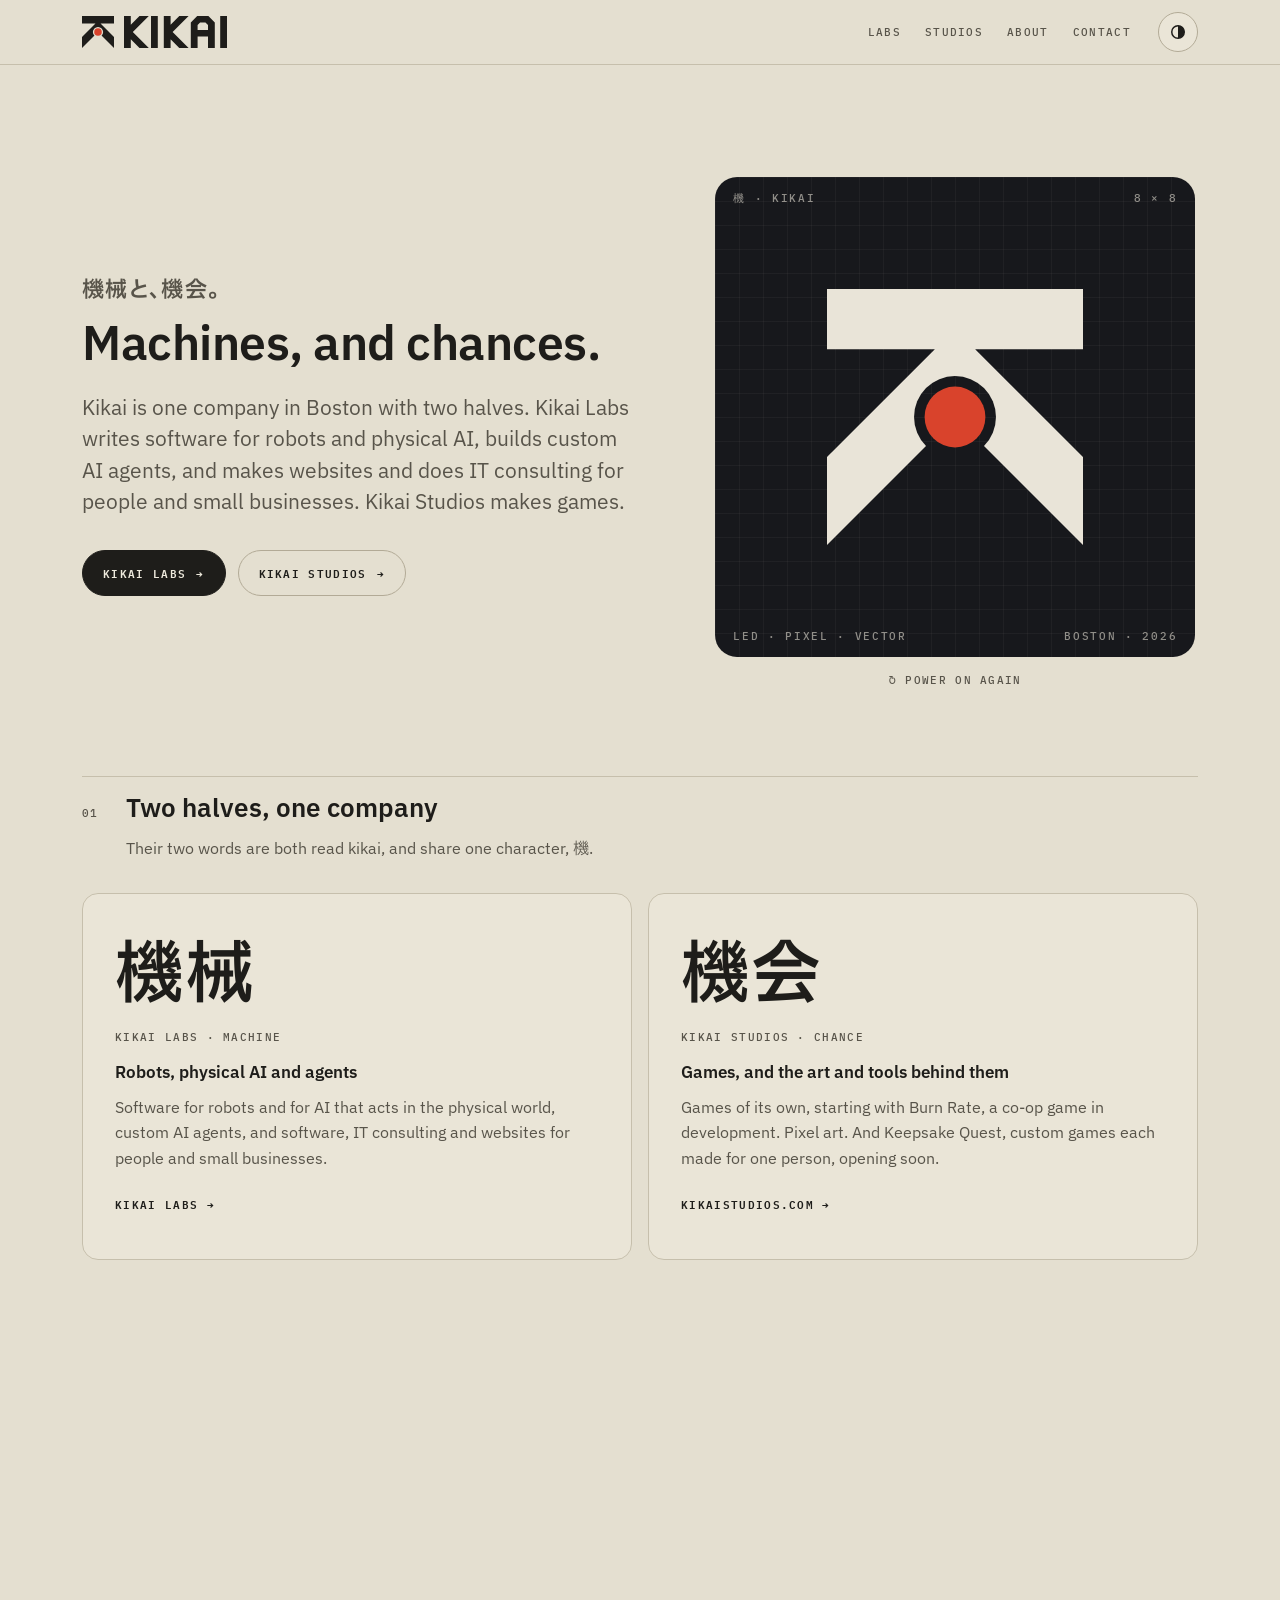
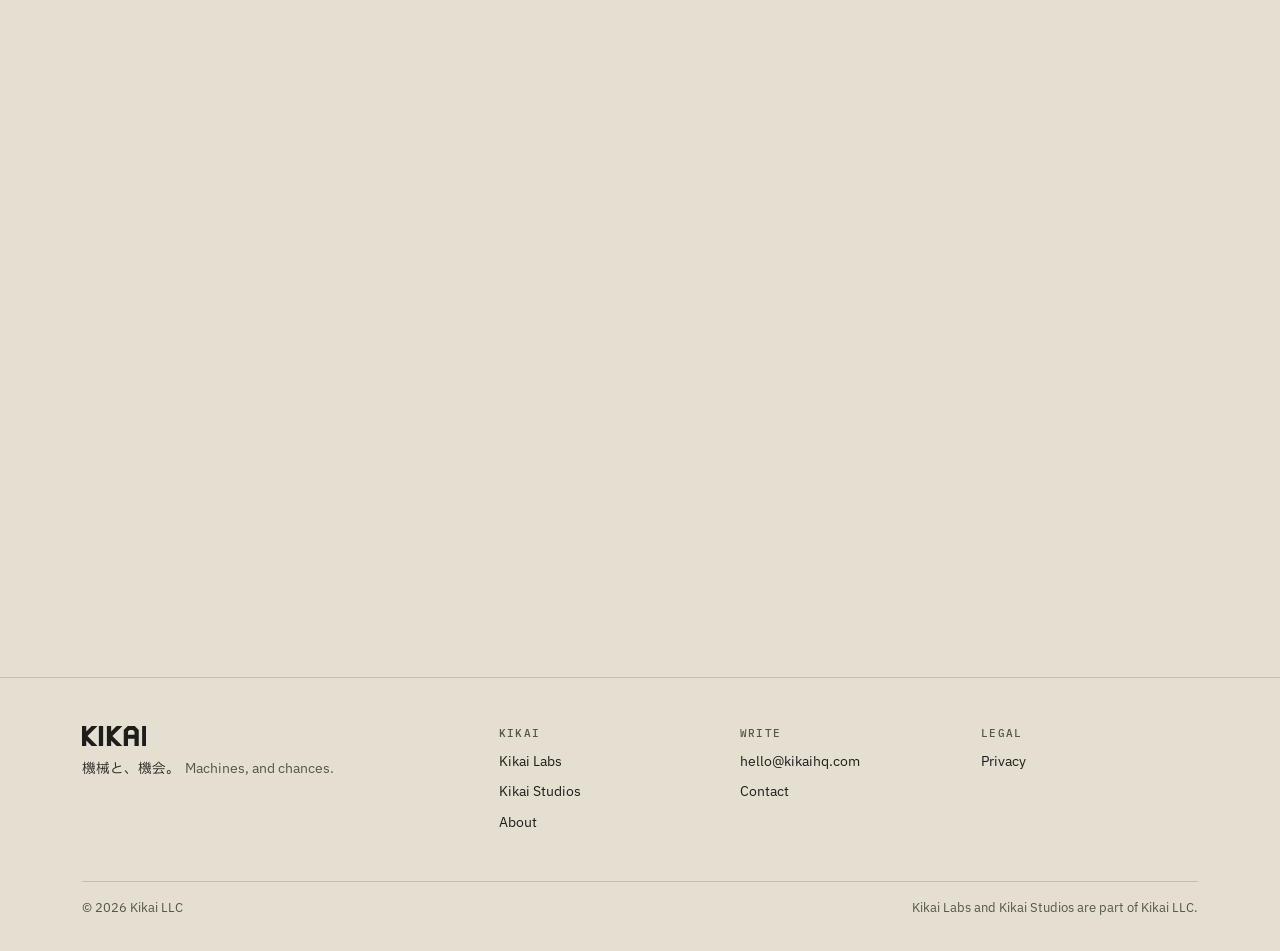
==== index.html @ 72dd4812 "Publish kikaihq.com, 2026-10-16 17:52" ====
<!doctype html>
<html lang="en">
<head>
<meta charset="utf-8">
<meta name="viewport" content="width=device-width, initial-scale=1, viewport-fit=cover">
<meta http-equiv="Content-Security-Policy" content="default-src &#x27;self&#x27;; img-src &#x27;self&#x27; data:; style-src &#x27;self&#x27;; script-src &#x27;self&#x27;; font-src &#x27;self&#x27;; connect-src &#x27;self&#x27;; manifest-src &#x27;self&#x27;; object-src &#x27;none&#x27;; base-uri &#x27;self&#x27;; form-action &#x27;none&#x27;">
<meta name="referrer" content="strict-origin-when-cross-origin">
<meta name="color-scheme" content="dark light">
<title>Kikai · Machines, and chances</title>
<meta name="description" content="Kikai is one company in Boston with two halves. Kikai Labs works on robots, physical AI, AI agents and software. Kikai Studios makes games.">
<link rel="canonical" href="https://kikaihq.com/">
<meta property="og:url" content="https://kikaihq.com/">
<meta property="og:type" content="website">
<meta property="og:site_name" content="Kikai">
<meta property="og:title" content="Kikai · Machines, and chances">
<meta property="og:description" content="Kikai is one company in Boston with two halves. Kikai Labs works on robots, physical AI, AI agents and software. Kikai Studios makes games.">
<meta property="og:image" content="https://kikaihq.com/assets/marks/og-kikaihq.com.png">
<meta property="og:image:width" content="1200">
<meta property="og:image:height" content="630">
<meta property="og:image:alt" content="The Kikai mark, a K turned a quarter with a red core, beside the words: Machines, and chances.">
<meta name="twitter:card" content="summary_large_image">
<meta name="twitter:title" content="Kikai · Machines, and chances">
<meta name="twitter:description" content="Kikai is one company in Boston with two halves. Kikai Labs works on robots, physical AI, AI agents and software. Kikai Studios makes games.">
<meta name="twitter:image" content="https://kikaihq.com/assets/marks/og-kikaihq.com.png">
<meta name="twitter:image:alt" content="The Kikai mark, a K turned a quarter with a red core, beside the words: Machines, and chances.">
<meta name="theme-color" content="#111317" media="(prefers-color-scheme: dark)">
<meta name="theme-color" content="#E4DFD0" media="(prefers-color-scheme: light)">
<link rel="icon" href="/favicon.ico?v=1c65050c24" sizes="16x16 32x32 48x48">
<link rel="icon" href="/assets/marks/icon.svg?v=1c65050c24" type="image/svg+xml">
<link rel="apple-touch-icon" href="/assets/marks/apple-touch-icon.png?v=1c65050c24">
<link rel="manifest" href="/site.webmanifest?v=1c65050c24">
<link rel="preload" href="/assets/fonts/ibm-plex-sans.woff2" as="font" type="font/woff2" crossorigin>
<link rel="preload" href="/assets/fonts/ibm-plex-mono-500.woff2" as="font" type="font/woff2" crossorigin>
<link rel="stylesheet" href="/assets/tokens.css">
<link rel="stylesheet" href="/assets/base.css">
<script src="/assets/js/theme.js"></script>
<script src="/assets/js/motion.js" defer></script>
<link rel="stylesheet" href="/css/site.css">
<script src="/assets/js/power-on.js" defer></script>
<script type="application/ld+json">
{
  "@context": "https://schema.org",
  "@type": "Organization",
  "name": "Kikai LLC",
  "url": "https://kikaihq.com/",
  "logo": "https://kikaihq.com/assets/marks/icon-512.png",
  "email": "hello@kikaihq.com",
  "foundingDate": "2026-10-14",
  "founder": { "@type": "Person", "name": "Noah Jean-Pierre Hathout", "url": "https://noahhathout.com" },
  "address": { "@type": "PostalAddress", "addressRegion": "MA", "addressCountry": "US" }
}
</script>
</head>
<body>
<a class="skip" href="#main">Skip to content</a>
<header class="site-head">
  <div class="wrap site-head-in">
    <a class="brand" href="/" aria-label="Kikai, home"><svg class="lockup" xmlns="http://www.w3.org/2000/svg" viewBox="0 0 36.25 8" aria-hidden="true" focusable="false"><defs><mask id="kv6-i1" maskUnits="userSpaceOnUse" x="-1" y="-1" width="10" height="10"><rect x="-1" y="-1" width="10" height="10" fill="white"/><circle cx="4" cy="4" r="1.28" fill="black"/></mask></defs><g transform="rotate(90 4 4)"><path mask="url(#kv6-i1)" d="M0 0H1.88V3.37L5.25 0H8L4 4L8 8H5.25L1.88 4.63V8H0Z" fill="currentColor"/><circle class="core" cx="4" cy="4" r="0.95" fill="#D9432C"/></g><g transform="translate(10.5 0) scale(1)"><path fill-rule="evenodd" d="M0 0H1.7V8H0Z M1.7 2.17L3.87 0H6.2L2.2 4L6.2 8H3.87L1.7 5.83Z M6.75 0H8.45V8H6.75Z M9.95 0H11.65V8H9.95Z M11.65 2.17L13.82 0H16.15L12.15 4L16.15 8H13.82L11.65 5.83Z M16.7 8V1.6L18.3 0H21.1L22.7 1.6V8H21V5.1H18.4V8Z M18.4 2.233V3.5H21V2.233L20.367 1.6H19.033Z M24.05 0H25.75V8H24.05Z" fill="currentColor"/></g></svg></a>
    <nav class="site-nav" aria-label="Main">
      <a href="/labs/">Labs</a>
      <a href="https://kikaistudios.com/">Studios</a>
      <a href="/about/">About</a>
      <a href="/contact/">Contact</a>
    </nav>
    <button type="button" class="theme-btn" data-theme-toggle aria-label="Switch between the ink and paper themes"><svg viewBox="0 0 16 16" aria-hidden="true" focusable="false"><circle cx="8" cy="8" r="6.25" fill="none" stroke="currentColor" stroke-width="1.5"/><path d="M8 1.75a6.25 6.25 0 0 1 0 12.5z" fill="currentColor"/></svg></button>
  </div>
</header>
<main id="main">

<section class="wrap hero" aria-labelledby="hero-title">
  <div class="hero-copy">
    <p class="hero-jp" lang="ja">機械と、機会。</p>
    <h1 id="hero-title">Machines, and chances.</h1>
    <p class="lede">Kikai is one company in Boston with two halves. Kikai Labs writes software for robots and physical AI, builds custom AI agents, and makes websites and does IT consulting for people and small businesses. Kikai Studios makes games.</p>
    <div class="btns">
      <a class="btn btn-primary" href="/labs/">Kikai Labs <span aria-hidden="true">→</span></a>
      <a class="btn" href="https://kikaistudios.com/">Kikai Studios <span aria-hidden="true">→</span></a>
    </div>
  </div>
  <div class="hero-art">
    <div class="board grid-bg power" id="power" data-power-on>
      <span class="anno tl" aria-hidden="true">機 · Kikai</span>
      <span class="anno tr" aria-hidden="true">8 × 8</span>
      <div class="layer led" aria-hidden="true"><svg xmlns="http://www.w3.org/2000/svg" viewBox="0 0 8 8" aria-hidden="true" focusable="false"><rect x="0.12" y="2.12" width=".76" height=".76" rx=".2" fill="rgba(233,228,216,.07)"/><rect x="1.12" y="2.12" width=".76" height=".76" rx=".2" fill="rgba(233,228,216,.07)"/><rect x="2.12" y="2.12" width=".76" height=".76" rx=".2" fill="rgba(233,228,216,.07)"/><rect x="5.12" y="2.12" width=".76" height=".76" rx=".2" fill="rgba(233,228,216,.07)"/><rect x="6.12" y="2.12" width=".76" height=".76" rx=".2" fill="rgba(233,228,216,.07)"/><rect x="7.12" y="2.12" width=".76" height=".76" rx=".2" fill="rgba(233,228,216,.07)"/><rect x="0.12" y="3.12" width=".76" height=".76" rx=".2" fill="rgba(233,228,216,.07)"/><rect x="1.12" y="3.12" width=".76" height=".76" rx=".2" fill="rgba(233,228,216,.07)"/><rect x="6.12" y="3.12" width=".76" height=".76" rx=".2" fill="rgba(233,228,216,.07)"/><rect x="7.12" y="3.12" width=".76" height=".76" rx=".2" fill="rgba(233,228,216,.07)"/><rect x="0.12" y="4.12" width=".76" height=".76" rx=".2" fill="rgba(233,228,216,.07)"/><rect x="7.12" y="4.12" width=".76" height=".76" rx=".2" fill="rgba(233,228,216,.07)"/><rect x="2.12" y="5.12" width=".76" height=".76" rx=".2" fill="rgba(233,228,216,.07)"/><rect x="3.12" y="5.12" width=".76" height=".76" rx=".2" fill="rgba(233,228,216,.07)"/><rect x="4.12" y="5.12" width=".76" height=".76" rx=".2" fill="rgba(233,228,216,.07)"/><rect x="5.12" y="5.12" width=".76" height=".76" rx=".2" fill="rgba(233,228,216,.07)"/><rect x="2.12" y="6.12" width=".76" height=".76" rx=".2" fill="rgba(233,228,216,.07)"/><rect x="3.12" y="6.12" width=".76" height=".76" rx=".2" fill="rgba(233,228,216,.07)"/><rect x="4.12" y="6.12" width=".76" height=".76" rx=".2" fill="rgba(233,228,216,.07)"/><rect x="5.12" y="6.12" width=".76" height=".76" rx=".2" fill="rgba(233,228,216,.07)"/><rect x="1.12" y="7.12" width=".76" height=".76" rx=".2" fill="rgba(233,228,216,.07)"/><rect x="2.12" y="7.12" width=".76" height=".76" rx=".2" fill="rgba(233,228,216,.07)"/><rect x="3.12" y="7.12" width=".76" height=".76" rx=".2" fill="rgba(233,228,216,.07)"/><rect x="4.12" y="7.12" width=".76" height=".76" rx=".2" fill="rgba(233,228,216,.07)"/><rect x="5.12" y="7.12" width=".76" height=".76" rx=".2" fill="rgba(233,228,216,.07)"/><rect x="6.12" y="7.12" width=".76" height=".76" rx=".2" fill="rgba(233,228,216,.07)"/><rect class="mod d3" x="0.12" y="0.12" width=".76" height=".76" rx=".2" fill="#E9E4D8"/><rect class="mod d3" x="1.12" y="0.12" width=".76" height=".76" rx=".2" fill="#E9E4D8"/><rect class="mod d3" x="2.12" y="0.12" width=".76" height=".76" rx=".2" fill="#E9E4D8"/><rect class="mod d3" x="3.12" y="0.12" width=".76" height=".76" rx=".2" fill="#E9E4D8"/><rect class="mod d3" x="4.12" y="0.12" width=".76" height=".76" rx=".2" fill="#E9E4D8"/><rect class="mod d3" x="5.12" y="0.12" width=".76" height=".76" rx=".2" fill="#E9E4D8"/><rect class="mod d3" x="6.12" y="0.12" width=".76" height=".76" rx=".2" fill="#E9E4D8"/><rect class="mod d3" x="7.12" y="0.12" width=".76" height=".76" rx=".2" fill="#E9E4D8"/><rect class="mod d3" x="0.12" y="1.12" width=".76" height=".76" rx=".2" fill="#E9E4D8"/><rect class="mod d2" x="1.12" y="1.12" width=".76" height=".76" rx=".2" fill="#E9E4D8"/><rect class="mod d2" x="2.12" y="1.12" width=".76" height=".76" rx=".2" fill="#E9E4D8"/><rect class="mod d2" x="3.12" y="1.12" width=".76" height=".76" rx=".2" fill="#E9E4D8"/><rect class="mod d2" x="4.12" y="1.12" width=".76" height=".76" rx=".2" fill="#E9E4D8"/><rect class="mod d2" x="5.12" y="1.12" width=".76" height=".76" rx=".2" fill="#E9E4D8"/><rect class="mod d2" x="6.12" y="1.12" width=".76" height=".76" rx=".2" fill="#E9E4D8"/><rect class="mod d3" x="7.12" y="1.12" width=".76" height=".76" rx=".2" fill="#E9E4D8"/><rect class="mod d1" x="3.12" y="2.12" width=".76" height=".76" rx=".2" fill="#E9E4D8"/><rect class="mod d1" x="4.12" y="2.12" width=".76" height=".76" rx=".2" fill="#E9E4D8"/><rect class="mod d1" x="2.12" y="3.12" width=".76" height=".76" rx=".2" fill="#E9E4D8"/><rect class="core d0" x="3.12" y="3.12" width=".76" height=".76" rx=".2" fill="#F6A592"/><rect class="core d0" x="4.12" y="3.12" width=".76" height=".76" rx=".2" fill="#D9432C"/><rect class="mod d1" x="5.12" y="3.12" width=".76" height=".76" rx=".2" fill="#E9E4D8"/><rect class="mod d2" x="1.12" y="4.12" width=".76" height=".76" rx=".2" fill="#E9E4D8"/><rect class="mod d1" x="2.12" y="4.12" width=".76" height=".76" rx=".2" fill="#E9E4D8"/><rect class="core d0" x="3.12" y="4.12" width=".76" height=".76" rx=".2" fill="#D9432C"/><rect class="core d0" x="4.12" y="4.12" width=".76" height=".76" rx=".2" fill="#9E2F1C"/><rect class="mod d1" x="5.12" y="4.12" width=".76" height=".76" rx=".2" fill="#E9E4D8"/><rect class="mod d2" x="6.12" y="4.12" width=".76" height=".76" rx=".2" fill="#E9E4D8"/><rect class="mod d3" x="0.12" y="5.12" width=".76" height=".76" rx=".2" fill="#E9E4D8"/><rect class="mod d2" x="1.12" y="5.12" width=".76" height=".76" rx=".2" fill="#E9E4D8"/><rect class="mod d2" x="6.12" y="5.12" width=".76" height=".76" rx=".2" fill="#E9E4D8"/><rect class="mod d3" x="7.12" y="5.12" width=".76" height=".76" rx=".2" fill="#E9E4D8"/><rect class="mod d3" x="0.12" y="6.12" width=".76" height=".76" rx=".2" fill="#E9E4D8"/><rect class="mod d2" x="1.12" y="6.12" width=".76" height=".76" rx=".2" fill="#E9E4D8"/><rect class="mod d2" x="6.12" y="6.12" width=".76" height=".76" rx=".2" fill="#E9E4D8"/><rect class="mod d3" x="7.12" y="6.12" width=".76" height=".76" rx=".2" fill="#E9E4D8"/><rect class="mod d3" x="0.12" y="7.12" width=".76" height=".76" rx=".2" fill="#E9E4D8"/><rect class="mod d3" x="7.12" y="7.12" width=".76" height=".76" rx=".2" fill="#E9E4D8"/></svg></div>
      <div class="layer px" aria-hidden="true"><svg xmlns="http://www.w3.org/2000/svg" viewBox="0 0 8 8" aria-hidden="true" focusable="false" shape-rendering="crispEdges"><path d="M0 0h1v1h-1zM1 0h1v1h-1zM2 0h1v1h-1zM3 0h1v1h-1zM4 0h1v1h-1zM5 0h1v1h-1zM6 0h1v1h-1zM7 0h1v1h-1zM0 1h1v1h-1zM1 1h1v1h-1zM2 1h1v1h-1zM3 1h1v1h-1zM4 1h1v1h-1zM5 1h1v1h-1zM6 1h1v1h-1zM7 1h1v1h-1zM3 2h1v1h-1zM4 2h1v1h-1zM2 3h1v1h-1zM5 3h1v1h-1zM1 4h1v1h-1zM2 4h1v1h-1zM5 4h1v1h-1zM6 4h1v1h-1zM0 5h1v1h-1zM1 5h1v1h-1zM6 5h1v1h-1zM7 5h1v1h-1zM0 6h1v1h-1zM1 6h1v1h-1zM6 6h1v1h-1zM7 6h1v1h-1zM0 7h1v1h-1zM7 7h1v1h-1z" fill="#E9E4D8"/><path d="M3 3h1v1h-1z" fill="#F6A592"/><path d="M4 3h1v1h-1zM3 4h1v1h-1z" fill="#D9432C"/><path d="M4 4h1v1h-1z" fill="#9E2F1C"/></svg></div>
      <div class="layer vec"><svg xmlns="http://www.w3.org/2000/svg" viewBox="0 0 8 8" role="img" aria-label="The Kikai mark: a K turned a quarter, standing on two legs, with a red core at its heart"><defs><mask id="kv1-i2" maskUnits="userSpaceOnUse" x="-1" y="-1" width="10" height="10"><rect x="-1" y="-1" width="10" height="10" fill="white"/><circle cx="4" cy="4" r="1.28" fill="black"/></mask></defs><g transform="rotate(90 4 4)"><path mask="url(#kv1-i2)" d="M0 0H1.88V3.37L5.25 0H8L4 4L8 8H5.25L1.88 4.63V8H0Z" fill="currentColor"/><circle class="core" cx="4" cy="4" r="0.95" fill="#D9432C"/></g></svg></div>
      <span class="anno bl" data-power-on-stage aria-hidden="true">LED · Pixel · Vector</span>
      <span class="anno br" aria-hidden="true">Boston · 2026</span>
    </div>
    <button type="button" class="replay" data-power-on-replay aria-controls="power" hidden><span aria-hidden="true">↻</span> Power on again</button>
  </div>
</section>

<section class="section wrap" aria-labelledby="halves-title">
  <div class="section-head">
    <span class="label">01</span>
    <h2 id="halves-title">Two halves, one company</h2>
    <p>Their two words are both read kikai, and share one character, 機.</p>
  </div>
  <div class="halves">
    <article class="card half card-link">
      <span class="half-jp" lang="ja">機械</span>
      <span class="label">Kikai Labs · machine</span>
      <h3>Robots, physical AI and agents</h3>
      <p>Software for robots and for AI that acts in the physical world, custom AI agents, and software, IT consulting and websites for people and small businesses.</p>
      <a class="more stretch" href="/labs/">Kikai Labs <span aria-hidden="true">→</span></a>
    </article>
    <article class="card half card-link">
      <span class="half-jp" lang="ja">機会</span>
      <span class="label">Kikai Studios · chance</span>
      <h3>Games, and the art and tools behind them</h3>
      <p>Games of its own, starting with Burn Rate, a co-op game in development. Pixel art. And Keepsake Quest, custom games each made for one person, opening soon.</p>
      <a class="more stretch" href="https://kikaistudios.com/">kikaistudios.com <span aria-hidden="true">→</span></a>
    </article>
  </div>
</section>

<section class="section wrap" aria-labelledby="name-title">
  <div class="section-head">
    <span class="label">02</span>
    <h2 id="name-title">One character, two words</h2>
  </div>
  <div class="name-grid">
    <figure class="board grid-bg kanji-board">
      <span class="anno tl" aria-hidden="true">機 · ki</span>
      <span class="anno tr" aria-hidden="true">15 × 15</span>
      <svg xmlns="http://www.w3.org/2000/svg" viewBox="0 0 15 15" role="img" aria-label="The character 機, drawn on a 15 by 15 grid, with a red dot where its tree radical crosses itself" shape-rendering="crispEdges"><path d="M2 0h1v1h-1zM7 0h1v1h-1zM9 0h1v1h-1zM13 0h1v1h-1zM2 1h1v1h-1zM6 1h1v1h-1zM9 1h1v1h-1zM12 1h1v1h-1zM2 2h1v1h-1zM5 2h1v1h-1zM8 2h1v1h-1zM9 2h1v1h-1zM11 2h1v1h-1zM14 2h1v1h-1zM2 3h1v1h-1zM6 3h1v1h-1zM7 3h1v1h-1zM9 3h1v1h-1zM12 3h1v1h-1zM13 3h1v1h-1zM0 4h1v1h-1zM1 4h1v1h-1zM3 4h1v1h-1zM4 4h1v1h-1zM6 4h1v1h-1zM9 4h1v1h-1zM12 4h1v1h-1zM2 5h1v1h-1zM5 5h1v1h-1zM7 5h1v1h-1zM9 5h1v1h-1zM11 5h1v1h-1zM14 5h1v1h-1zM1 6h1v1h-1zM2 6h1v1h-1zM3 6h1v1h-1zM5 6h1v1h-1zM6 6h1v1h-1zM7 6h1v1h-1zM9 6h1v1h-1zM11 6h1v1h-1zM12 6h1v1h-1zM13 6h1v1h-1zM14 6h1v1h-1zM1 7h1v1h-1zM2 7h1v1h-1zM3 7h1v1h-1zM9 7h1v1h-1zM13 7h1v1h-1zM0 8h1v1h-1zM2 8h1v1h-1zM4 8h1v1h-1zM6 8h1v1h-1zM7 8h1v1h-1zM8 8h1v1h-1zM9 8h1v1h-1zM10 8h1v1h-1zM11 8h1v1h-1zM12 8h1v1h-1zM13 8h1v1h-1zM14 8h1v1h-1zM0 9h1v1h-1zM2 9h1v1h-1zM6 9h1v1h-1zM10 9h1v1h-1zM0 10h1v1h-1zM2 10h1v1h-1zM6 10h1v1h-1zM10 10h1v1h-1zM13 10h1v1h-1zM2 11h1v1h-1zM6 11h1v1h-1zM7 11h1v1h-1zM10 11h1v1h-1zM12 11h1v1h-1zM2 12h1v1h-1zM5 12h1v1h-1zM8 12h1v1h-1zM11 12h1v1h-1zM14 12h1v1h-1zM2 13h1v1h-1zM5 13h1v1h-1zM10 13h1v1h-1zM12 13h1v1h-1zM14 13h1v1h-1zM2 14h1v1h-1zM4 14h1v1h-1zM8 14h1v1h-1zM9 14h1v1h-1zM13 14h1v1h-1zM14 14h1v1h-1z" fill="currentColor"/><path d="M2 4h1v1h-1z" fill="#D9432C"/></svg>
    </figure>
    <dl class="words">
      <div><dt lang="ja">機</dt><dd><b>ki</b><span>The character both words share. It once named the trigger of a crossbow.</span></dd></div>
      <div><dt lang="ja">機械</dt><dd><b>kikai, machine</b><span>Kikai Labs: robots, physical AI, agents, software.</span></dd></div>
      <div><dt lang="ja">機会</dt><dd><b>kikai, chance</b><span>Kikai Studios: chances to play.</span></dd></div>
      <div><dt lang="ja" class="long">機械と、機会。</dt><dd><b>kikai to, kikai</b><span>Machines, and chances. Both halves in one line.</span></dd></div>
    </dl>
  </div>
</section>

<section class="section wrap" aria-labelledby="cta-title">
  <div class="board grid-bg cta">
    <div>
      <p class="label">Write to Kikai</p>
      <h2 id="cta-title">Working on a robot, an agent, a website or a game?</h2>
      <p>One address reaches both halves of Kikai.</p>
    </div>
    <a class="btn btn-primary btn-email" href="mailto:hello@kikaihq.com?subject=Hello%2C%20Kikai">hello@kikaihq.com</a>
  </div>
</section>
<div class="wrap">
  <p class="founder">Founded in 2026 by Noah Jean-Pierre Hathout, a robotics and AI engineer in Boston. <a href="https://noahhathout.com">noahhathout.com</a></p>
</div>

</main>
<footer class="site-foot">
  <div class="wrap">
    <div class="foot-top">
      <div class="foot-brand">
        <a class="brand" href="/" aria-label="Kikai, home"><svg class="wordmark" xmlns="http://www.w3.org/2000/svg" viewBox="0 0 25.75 8" aria-hidden="true" focusable="false"><path fill-rule="evenodd" d="M0 0H1.7V8H0Z M1.7 2.17L3.87 0H6.2L2.2 4L6.2 8H3.87L1.7 5.83Z M6.75 0H8.45V8H6.75Z M9.95 0H11.65V8H9.95Z M11.65 2.17L13.82 0H16.15L12.15 4L16.15 8H13.82L11.65 5.83Z M16.7 8V1.6L18.3 0H21.1L22.7 1.6V8H21V5.1H18.4V8Z M18.4 2.233V3.5H21V2.233L20.367 1.6H19.033Z M24.05 0H25.75V8H24.05Z" fill="currentColor"/></svg></a>
        <p class="foot-tag"><span lang="ja">機械と、機会。</span>Machines, and chances.</p>
      </div>
      <nav class="foot-nav" aria-label="Footer">
        <div>
          <p class="label">Kikai</p>
          <ul>
            <li><a href="/labs/">Kikai Labs</a></li>
            <li><a href="https://kikaistudios.com/">Kikai Studios</a></li>
            <li><a href="/about/">About</a></li>
          </ul>
        </div>
        <div>
          <p class="label">Write</p>
          <ul>
            <li><a href="mailto:hello@kikaihq.com">hello@kikaihq.com</a></li>
            <li><a href="/contact/">Contact</a></li>
          </ul>
        </div>
        <div>
          <p class="label">Legal</p>
          <ul>
            <li><a href="/privacy/">Privacy</a></li>
          </ul>
        </div>
      </nav>
    </div>
    <div class="foot-legal">
      <p>© 2026 Kikai LLC</p>
      <p>Kikai Labs and Kikai Studios are part of Kikai LLC.</p>
    </div>
  </div>
</footer>
</body>
</html>
---- assets/tokens.css ----
:root{
  --ink:#17181C; --paper:#E9E4D8; --red:#D9432C; --bone:#DED6C4; --gun:#6A707C; --panel:#1E1F22;
  --red-on-ink:#E85A3F;
  --red-on-paper:#B03A24;
  --red-hi:#F6A592; --red-lo:#9E2F1C;
  --bg:#111317;
  --surface:#171A1F;
  --raise:#1D2026;
  --line:#2A2E36; --line-2:#3A3F49;
  --fg:#E6E1D5;
  --muted:#9C988C;
  --faint:#9C988C;
  --accent:#E85A3F;
  --focus:#E85A3F;
  --notice-fg:#E2B654;
  --notice-bg:#29241A;
  --btn-bg:#E9E4D8; --btn-fg:#17181C;
  --board:#17181C; --board-fg:#E9E4D8;
  --ring:rgba(233,228,216,.1);
  --grid:rgba(233,228,216,.045);
  --scrim:rgba(17,19,23,.88);
  --lift:rgba(0,0,0,.55);
  color-scheme:dark;
  --f-sans:"IBM Plex Sans","IBM Plex Sans JP","Segoe UI",system-ui,sans-serif;
  --f-mono:"IBM Plex Mono",ui-monospace,"Cascadia Mono",Consolas,monospace;
  --f-jp:"IBM Plex Sans JP","Yu Gothic","Hiragino Sans","Meiryo",sans-serif;
  --f-px:"Kikai Pixel","IBM Plex Mono",monospace;
  --f-pxd:"Kikai Pixel Display","Kikai Pixel","IBM Plex Mono",monospace;
  --t-label:11px;
  --t-small:13.5px;
  --t-body:16px;
  --t-lede:clamp(18px,1.6vw + 12px,21px);
  --t-h3:17px;
  --t-h2:clamp(22px,.6vw + 18px,26px);
  --t-h1:clamp(30px,1.2vw + 22px,38px);
  --t-display:clamp(36px,2vw + 22px,48px);
  --lh:1.6;
  --s1:4px; --s2:8px; --s3:12px; --s4:16px; --s5:24px; --s6:32px; --s7:48px; --s8:72px; --s9:112px;
  --r-sm:8px; --r:12px; --r-lg:16px; --r-xl:22px; --r-pill:999px;
  --max:1180px;
  --gutter:16px;
  --head-h:64px;
  --mark-min:32px;
  --step:70ms;
  --ease:cubic-bezier(.2,.8,.2,1);
}
@media (min-width:600px){:root{--gutter:24px}}
@media (min-width:1024px){:root{--gutter:32px}}
@media (prefers-color-scheme:light){
  :root:not([data-theme="dark"]){
    --bg:#E4DFD0; --surface:#EAE5D7; --raise:#EEEADD; --line:#C6BFAC; --line-2:#B2AA96;
    --fg:#1E1D1A; --muted:#58544A; --faint:#58544A; --accent:#B03A24; --focus:#B03A24;
    --notice-fg:#6E4C06; --notice-bg:#E9DFC2;
    --btn-bg:#1E1D1A; --btn-fg:#EEEADD;
    --ring:transparent; --grid:rgba(23,24,28,.055); --scrim:rgba(228,223,208,.9); --lift:rgba(58,48,28,.22);
    color-scheme:light;
  }
}
:root[data-theme="light"]{
  --bg:#E4DFD0; --surface:#EAE5D7; --raise:#EEEADD; --line:#C6BFAC; --line-2:#B2AA96;
  --fg:#1E1D1A; --muted:#58544A; --faint:#58544A; --accent:#B03A24; --focus:#B03A24;
  --notice-fg:#6E4C06; --notice-bg:#E9DFC2;
  --btn-bg:#1E1D1A; --btn-fg:#EEEADD;
  --ring:transparent; --grid:rgba(23,24,28,.055); --scrim:rgba(228,223,208,.9); --lift:rgba(58,48,28,.22);
  color-scheme:light;
}
---- assets/base.css ----
@font-face{font-family:"IBM Plex Sans";font-style:normal;font-weight:400 700;font-display:swap;src:url("fonts/ibm-plex-sans.woff2") format("woff2")}
@font-face{font-family:"IBM Plex Mono";font-style:normal;font-weight:400;font-display:swap;src:url("fonts/ibm-plex-mono-400.woff2") format("woff2")}
@font-face{font-family:"IBM Plex Mono";font-style:normal;font-weight:500;font-display:swap;src:url("fonts/ibm-plex-mono-500.woff2") format("woff2")}
@font-face{font-family:"IBM Plex Mono";font-style:normal;font-weight:600;font-display:swap;src:url("fonts/ibm-plex-mono-600.woff2") format("woff2")}
@font-face{font-family:"IBM Plex Mono";font-style:normal;font-weight:700;font-display:swap;src:url("fonts/ibm-plex-mono-700.woff2") format("woff2")}
@font-face{font-family:"IBM Plex Sans JP";font-style:normal;font-weight:400;font-display:swap;src:url("fonts/ibm-plex-sans-jp-400.woff2") format("woff2")}
@font-face{font-family:"IBM Plex Sans JP";font-style:normal;font-weight:600;font-display:swap;src:url("fonts/ibm-plex-sans-jp-600.woff2") format("woff2")}
@font-face{font-family:"Kikai Pixel";font-style:normal;font-weight:400;font-display:block;src:url("fonts/kikai-pixel.ttf") format("truetype")}
@font-face{font-family:"Kikai Pixel Display";font-style:normal;font-weight:400;font-display:block;src:url("fonts/kikai-pixel-display.ttf") format("truetype")}
@font-face{font-family:"Lilita One";font-style:normal;font-weight:400;font-display:swap;src:url("fonts/lilita-one-400.woff2") format("woff2")}
*,*::before,*::after{box-sizing:border-box}
html{-webkit-text-size-adjust:100%;text-size-adjust:100%;scroll-padding-top:calc(var(--head-h) + 16px)}
body{margin:0;min-height:100vh;display:flex;flex-direction:column;background:var(--bg);color:var(--fg);
  font:400 var(--t-body)/var(--lh) var(--f-sans);-webkit-font-smoothing:antialiased;text-rendering:optimizeLegibility;overflow-wrap:break-word}
main{flex:1 0 auto}
img,svg{display:block;max-width:100%}
img{height:auto}
h1,h2,h3,h4,p,ul,ol,dl,dd,figure,blockquote{margin:0}
ul,ol{padding-left:1.2em}
button{font:inherit}
::selection{background:var(--fg);color:var(--bg)}
h1,h2,h3,h4{font-weight:600;line-height:1.12;letter-spacing:0;text-wrap:balance}
h1{font-size:var(--t-h1);line-height:1.12;letter-spacing:-.01em}
h2{font-size:var(--t-h2);line-height:1.2}
h3{font-size:var(--t-h3);line-height:1.3}
p{text-wrap:pretty}
[lang="ja"]{font-family:var(--f-jp);letter-spacing:0}
a{color:inherit;text-decoration:underline;text-decoration-thickness:1px;text-decoration-color:var(--line-2);text-underline-offset:.22em}
a:hover{text-decoration-color:currentColor}
strong,b{font-weight:600}
.lede{font-size:var(--t-lede);line-height:1.5;color:var(--muted);max-width:58ch}
.muted{color:var(--muted)}
.small{font-size:var(--t-small)}
.label{display:block;font:500 var(--t-label)/1.3 var(--f-mono);letter-spacing:.12em;text-transform:uppercase;color:var(--faint)}
.mono{font-family:var(--f-mono)}
.prose{max-width:66ch}
.prose p,p.prose{max-width:27.5em}
.prose p+p,.prose p+ul,.prose ul+p{margin-top:1em}
.prose h2{font-size:var(--t-h3);margin:2em 0 .6em}
.prose li+li{margin-top:.4em}
[data-px="drawn"]{display:flex;flex-wrap:wrap;column-gap:.3em;row-gap:0}
.px-svg{display:block;flex:none;height:.7em;width:auto;margin:.15em 0}
.px-words{font-family:var(--f-sans)}
.key{white-space:nowrap}
.vh{position:absolute!important;width:1px;height:1px;padding:0;margin:-1px;overflow:hidden;clip:rect(0 0 0 0);white-space:nowrap;border:0}
.skip{position:absolute;z-index:50;left:var(--gutter);top:-80px;padding:10px 14px;border-radius:var(--r-sm);background:var(--btn-bg);color:var(--btn-fg);
  font:600 var(--t-label)/1 var(--f-mono);letter-spacing:.12em;text-transform:uppercase;text-decoration:none}
.skip:focus{top:12px}
:focus-visible{outline:2px solid var(--focus);outline-offset:3px;border-radius:4px}
.wrap{width:100%;max-width:var(--max);margin-inline:auto;padding-inline:var(--gutter)}
.section{padding-block:var(--s8) 0}
.section-head{display:grid;grid-template-columns:auto minmax(0,1fr);gap:6px 18px;align-items:baseline;border-top:1px solid var(--line);padding-top:var(--s4);margin-bottom:var(--s6)}
.section-head .label{min-width:2.4em}
.section-head h2{grid-column:2}
.section-head p{grid-column:2;color:var(--muted);max-width:30em;margin-top:6px}
.cols{display:grid;gap:var(--s4)}
@media (min-width:720px){.cols-2{grid-template-columns:repeat(2,minmax(0,1fr))}.cols-3{grid-template-columns:repeat(3,minmax(0,1fr))}.cols-4{grid-template-columns:repeat(2,minmax(0,1fr))}}
@media (min-width:1024px){.cols-4{grid-template-columns:repeat(4,minmax(0,1fr))}}
@media (max-width:540px){.section-head{grid-template-columns:1fr}.section-head h2,.section-head p{grid-column:1}}
.site-head{position:sticky;top:0;z-index:20;background:color-mix(in srgb,var(--bg) 90%,transparent);
  -webkit-backdrop-filter:blur(10px);backdrop-filter:blur(10px);border-bottom:1px solid var(--line)}
.site-head-in{display:flex;align-items:center;flex-wrap:wrap;gap:var(--s3) var(--s4);min-height:var(--head-h)}
.brand{display:inline-flex;align-items:center;flex:none;color:var(--fg);text-decoration:none;padding:12px 0;border-radius:6px}
.brand .lockup{height:var(--mark-min);width:auto}
.site-nav{display:flex;align-items:center;gap:2px;margin-left:auto}
.site-nav a{font:500 var(--t-label)/1 var(--f-mono);letter-spacing:.12em;text-transform:uppercase;color:var(--muted);
  text-decoration:none;padding:11px 11px;border-radius:var(--r-pill);white-space:nowrap}
.site-nav a:hover{color:var(--fg);background:var(--surface)}
.site-nav a[aria-current]{color:var(--fg);background:var(--surface);box-shadow:inset 0 0 0 1px var(--line)}
.theme-btn{display:none;appearance:none;flex:none;width:40px;height:40px;place-items:center;padding:0;cursor:pointer;
  color:var(--fg);background:var(--surface);border:1px solid var(--line-2);border-radius:var(--r-pill)}
.js .theme-btn{display:inline-grid}
.theme-btn:hover{border-color:var(--fg)}
.theme-btn svg{width:16px;height:16px}
@media (max-width:680px){
  .site-head{position:static}
  .theme-btn{margin-left:auto}
  .site-nav{order:3;width:100%;margin:0 0 10px;justify-content:space-between}
  .site-nav a{padding:11px 8px}
}
.btn{display:inline-flex;align-items:center;justify-content:center;gap:10px;min-height:46px;padding:14px 20px;cursor:pointer;
  font:600 var(--t-label)/1 var(--f-mono);letter-spacing:.12em;text-transform:uppercase;text-decoration:none;
  color:var(--fg);background:transparent;border:1px solid var(--line-2);border-radius:var(--r-pill);transition:border-color .15s,background-color .15s}
.btn:hover{border-color:var(--fg)}
.btn-primary{background:var(--btn-bg);color:var(--btn-fg);border-color:var(--btn-bg)}
.btn-primary:hover{background:color-mix(in srgb,var(--btn-bg) 86%,var(--bg))}
.btns{display:flex;flex-wrap:wrap;gap:var(--s3)}
.btn-email{text-transform:none;letter-spacing:.03em;font-size:14px}
.card{display:grid;gap:var(--s3);align-content:start;min-width:0;background:var(--surface);border:1px solid var(--line);border-radius:var(--r-lg);padding:var(--s5)}
.card h3{font-size:var(--t-h3)}
.card p{color:var(--muted);max-width:30em}
a.card{text-decoration:none;color:inherit;transition:border-color .15s,transform .15s}
a.card:hover{border-color:var(--fg);transform:translateY(-1px)}
.card-link{position:relative;transition:border-color .15s,transform .15s}
.card-link:hover{border-color:var(--fg);transform:translateY(-1px)}
.card-link .stretch{color:inherit;text-decoration:none}
.card-link .stretch::after{content:"";position:absolute;inset:0;z-index:1;border-radius:var(--r-lg)}
@supports selector(:has(a)){
  .card-link .stretch:focus-visible{outline:none}
  .card-link:has(.stretch:focus-visible){outline:2px solid var(--focus);outline-offset:3px}
}
.facts{display:grid}
.facts>div{display:grid;grid-template-columns:minmax(9em,13em) minmax(0,1fr);gap:4px 18px;border-top:1px solid var(--line);padding:13px 0}
.facts>div:last-child{border-bottom:1px solid var(--line)}
.facts dt{font:500 var(--t-label)/1.7 var(--f-mono);letter-spacing:.12em;text-transform:uppercase;color:var(--faint)}
.facts dd{min-width:0}
@media (max-width:540px){.facts>div{grid-template-columns:1fr}}
.notice{display:flex;gap:10px;align-items:flex-start;padding:12px 14px;border-radius:var(--r);font-size:var(--t-small);
  color:var(--notice-fg);background:var(--notice-bg);border:1px solid color-mix(in srgb,var(--notice-fg) 28%,transparent)}
.notice svg{width:16px;height:16px;flex:none;margin-top:3px}
.notice b{font:700 var(--t-label)/1.9 var(--f-mono);letter-spacing:.14em;text-transform:uppercase}
.board{position:relative;overflow:hidden;background-color:var(--board);color:var(--board-fg);border-radius:var(--r-xl);box-shadow:inset 0 0 0 1px var(--ring);
  --fg:#E9E4D8;--muted:#9C988C;--faint:#9C988C;--line:#2E3036;--line-2:#4A4E57;--surface:#1E1F23;
  --btn-bg:#E9E4D8;--btn-fg:#17181C;--accent:#E85A3F;--focus:#E85A3F}
.grid-bg{background-image:linear-gradient(var(--grid) 1px,transparent 1px),linear-gradient(90deg,var(--grid) 1px,transparent 1px);background-size:24px 24px}
.board.grid-bg{background-image:linear-gradient(rgba(233,228,216,.045) 1px,transparent 1px),linear-gradient(90deg,rgba(233,228,216,.045) 1px,transparent 1px)}
.anno{position:absolute;font:500 10.5px/1 var(--f-mono);letter-spacing:.16em;text-transform:uppercase;color:rgba(233,228,216,.58)}
.anno.tl{top:16px;left:18px}.anno.tr{top:16px;right:18px}.anno.bl{bottom:16px;left:18px}.anno.br{bottom:16px;right:18px}
.anno.bc{left:0;right:0;bottom:16px;text-align:center}
.power{aspect-ratio:1/1;display:grid;place-items:center;--pw:256px}
.power .layer{grid-area:1/1;width:var(--pw);height:var(--pw);opacity:0}
.power .layer svg{width:100%;height:100%}
.power .vec{opacity:1}
.power.s-led .led,.power.s-px .px{opacity:1}
.power.s-led .vec,.power.s-px .vec{opacity:0}
.power.s-vec .vec{animation:settle .35s steps(5,end) both}
.power.s-vec .px{animation:unsettle .35s steps(5,end) both}
@keyframes settle{from{opacity:0}to{opacity:1}}
@keyframes unsettle{from{opacity:1}to{opacity:0}}
@media (max-width:420px){.power{--pw:192px}}
.mod,.core{transform-box:fill-box;transform-origin:center}
.boot .mod{animation:modOn .5s steps(4,end) both;animation-delay:var(--d,0ms)}
.boot .core{animation:coreOn .45s steps(3,end) both}
@keyframes modOn{0%{opacity:.06}100%{opacity:1}}
@keyframes coreOn{0%{opacity:.1}34%{opacity:1;transform:scale(1.25)}100%{opacity:1;transform:scale(1)}}
.d0{--d:0ms}.d1{--d:calc(var(--step) * 1)}.d2{--d:calc(var(--step) * 2)}.d3{--d:calc(var(--step) * 3)}
.d4{--d:calc(var(--step) * 4)}.d5{--d:calc(var(--step) * 5)}.d6{--d:calc(var(--step) * 6)}.d7{--d:calc(var(--step) * 7)}
.d8{--d:calc(var(--step) * 8)}.d9{--d:calc(var(--step) * 9)}.d10{--d:calc(var(--step) * 10)}.d11{--d:calc(var(--step) * 11)}
.board.panel{background-color:var(--panel)}
.kun-wrap{display:grid;gap:var(--s3);justify-items:center;align-content:start;min-width:0}
.kun-stage{display:grid;place-items:center;aspect-ratio:1/1;width:min(100%,var(--stage,384px))}
.kun-live{display:block;width:calc(32px * var(--kun,6));padding:0;border:0;background:none;color:inherit;cursor:pointer;-webkit-tap-highlight-color:transparent}
.kun-live:not([role]){cursor:default}
.kun-live:focus-visible{outline:2px solid var(--focus);outline-offset:8px;border-radius:4px}
.kun-live svg,.kun-still svg{width:100%;height:auto}
.kun-live svg{display:block}
.kun-still{display:block;width:calc(32px * var(--kun,4))}
.kun-2{--kun:2}.kun-3{--kun:3}.kun-4{--kun:4}.kun-5{--kun:5}.kun-6{--kun:6}
.js .kun-live[data-kun-start="boot"]:not(.kun-on) svg,.js .kun-live[data-kun-start="walk"]:not(.kun-on) svg{animation:kun-wait 0s 1.5s both}
@keyframes kun-wait{from{visibility:hidden}to{visibility:visible}}
.seg{display:flex;flex-wrap:wrap;justify-content:center;gap:4px;padding:4px;border-radius:18px;background:var(--surface);box-shadow:inset 0 0 0 1px var(--line)}
.seg[hidden]{display:none}
.seg button{appearance:none;border:0;background:none;cursor:pointer;min-height:36px;padding:8px 11px;border-radius:var(--r-pill);
  font:600 11px/1 var(--f-mono);letter-spacing:.12em;text-transform:uppercase;color:var(--muted)}
.seg button:hover{color:var(--fg)}
.seg button[data-face="play"]{box-shadow:inset 0 0 0 1px var(--line-2)}
.seg button[aria-pressed="true"]{background:var(--fg);color:var(--bg)}
.seg button[hidden]{display:none}
.seg .faces-rest{display:grid;grid-template-columns:repeat(4,minmax(0,1fr));gap:4px;flex-basis:100%}
.seg .faces-rest[hidden]{display:none}
.seg .faces-sign{display:inline-block;min-width:1ch;margin-left:.5em;color:var(--faint)}
.kun-pause{position:absolute;z-index:2;right:12px;bottom:10px;appearance:none;border:0;background:none;cursor:pointer;
  min-height:24px;padding:6px 10px;border-radius:var(--r-pill);font:500 10.5px/1 var(--f-mono);letter-spacing:.16em;
  text-transform:uppercase;color:rgba(233,228,216,.58);box-shadow:inset 0 0 0 1px rgba(233,228,216,.32)}
.kun-pause:hover{color:var(--fg);box-shadow:inset 0 0 0 1px rgba(233,228,216,.5)}
.kun-pause[aria-pressed="true"]{color:var(--board);background:var(--board-fg);box-shadow:none}
.kun-pause[hidden]{display:none}
.site-foot{margin-top:var(--s9);border-top:1px solid var(--line);padding-block:var(--s7) var(--s6);font-size:var(--t-small);color:var(--muted)}
.foot-top{display:grid;grid-template-columns:minmax(0,1.1fr) minmax(0,2fr);gap:var(--s6)}
.foot-brand{display:grid;gap:var(--s3);align-content:start}
.foot-brand .brand{padding:0;justify-self:start}
.foot-brand .wordmark{height:20px;width:auto}
.foot-tag [lang="ja"]{color:var(--fg);margin-right:.4em}
.foot-nav{display:grid;grid-template-columns:repeat(3,minmax(0,1fr));gap:var(--s5)}
.foot-nav ul{list-style:none;padding:0;margin-top:10px;display:grid;gap:9px}
.foot-nav a{color:var(--fg);text-decoration:none}
.foot-nav a:hover{text-decoration:underline}
.foot-legal{display:flex;flex-wrap:wrap;justify-content:space-between;gap:6px 24px;margin-top:var(--s7);padding-top:var(--s4);border-top:1px solid var(--line);font-size:13px;color:var(--faint)}
@media (max-width:720px){.foot-top{grid-template-columns:1fr}.foot-nav{grid-template-columns:repeat(2,minmax(0,1fr))}}
.site-foot.slim{padding-block:var(--s5)}
.site-foot.slim .foot-legal{margin-top:0;padding-top:0;border-top:0}
@media (prefers-reduced-motion:no-preference){
  @view-transition{navigation:auto}
  html{scroll-behavior:smooth}
}
@media (min-width:681px){
  .site-head{view-transition-name:site-head}
  .site-nav a[aria-current]{view-transition-name:nav-now}
}
::view-transition-old(root){animation:vt-out .18s var(--ease) both}
::view-transition-new(root){animation:vt-in .36s var(--ease) both}
::view-transition-group(nav-now){animation-duration:.45s;animation-timing-function:var(--ease)}
@keyframes vt-out{to{opacity:0}}
@keyframes vt-in{from{opacity:0}}
html.vt-theme .site-head,html.vt-theme .site-nav a[aria-current]{view-transition-name:none}
html.vt-theme::view-transition-old(root){animation:none}
html.vt-theme::view-transition-new(root){animation:theme-in .62s var(--ease) both}
@keyframes theme-in{from{clip-path:circle(0 at var(--vt-x,100%) var(--vt-y,0))}to{clip-path:circle(var(--vt-r,150vmax) at var(--vt-x,100%) var(--vt-y,0))}}
@supports (animation-timeline:scroll()){
  @media (prefers-reduced-motion:no-preference) and (min-width:681px){
    .site-head{animation:head-lift linear both;animation-timeline:scroll(root block);animation-range:0 160px}
  }
}
@keyframes head-lift{to{box-shadow:0 14px 34px -22px var(--lift)}}
@media (prefers-reduced-motion:no-preference){
  :is(.hero-copy,.page-hero>div:first-child,.studio-copy,.kq-copy,.game-copy,.hold-copy,.page-top,.legal,.lost)>*{animation:rise .8s var(--ease) both}
  :is(.hero-copy,.page-hero>div:first-child,.studio-copy,.kq-copy,.game-copy,.hold-copy,.page-top,.legal,.lost)>:nth-child(2){animation-delay:70ms}
  :is(.hero-copy,.page-hero>div:first-child,.studio-copy,.kq-copy,.game-copy,.hold-copy,.page-top,.legal,.lost)>:nth-child(3){animation-delay:140ms}
  :is(.hero-copy,.page-hero>div:first-child,.studio-copy,.kq-copy,.game-copy,.hold-copy,.page-top,.legal,.lost)>:nth-child(4){animation-delay:210ms}
  :is(.hero-copy,.page-hero>div:first-child,.studio-copy,.kq-copy,.game-copy,.hold-copy,.page-top,.legal,.lost)>:nth-child(n+5){animation-delay:280ms}
}
@keyframes rise{from{opacity:0;translate:0 14px}}
@keyframes rise-art{from{opacity:0;translate:0 18px;scale:.985}}
@media (prefers-reduced-motion:no-preference){
  html.js .rv{opacity:0;translate:0 20px;transition:opacity .75s var(--ease),translate .75s var(--ease);transition-delay:var(--rv-d,0ms)}
  html.js .rv.in{opacity:1;translate:none}
  html.js .section-head.rv.in::before{animation:sweep 1.2s var(--ease) var(--rv-d,0ms) both}
  html.js .kanji-board.rv.in svg{animation:scan .9s steps(15,end) calc(var(--rv-d,0ms) + 160ms) both}
}
.section-head{position:relative}
.section-head::before{content:"";position:absolute;left:0;right:0;top:-1px;height:1px;background:var(--fg);transform-origin:0 50%;transform:scaleX(0);opacity:0;pointer-events:none}
@keyframes sweep{0%{transform:scaleX(0);opacity:.85}55%{transform:scaleX(1);opacity:.85}100%{transform:scaleX(1);opacity:0}}
@keyframes scan{from{clip-path:inset(0 0 100% 0)}to{clip-path:inset(0)}}
@media print{.rv{opacity:1!important;translate:none!important}}
.card{position:relative;isolation:isolate}
.card::before{content:"";position:absolute;inset:-1px;z-index:-1;border-radius:inherit;pointer-events:none;opacity:0;transition:opacity .4s var(--ease);
  background:radial-gradient(440px circle at var(--mx,50%) var(--my,0%),color-mix(in srgb,var(--fg) 8%,transparent),transparent 62%)}
@media (hover:hover) and (pointer:fine){.card:hover::before{opacity:1}}
.btn{transition:border-color .2s var(--ease),background-color .2s var(--ease),color .2s var(--ease),transform .2s var(--ease)}
.btn:active{transform:translateY(1px)}
.btn>[aria-hidden="true"]:last-child,.more>[aria-hidden="true"]:last-child{display:inline-block;transition:transform .3s var(--ease)}
.btn:hover>[aria-hidden="true"]:last-child{transform:translateX(3px)}
.card-link:hover .more>[aria-hidden="true"]:last-child{transform:translateX(4px)}
.site-nav a,.theme-btn,.seg button,.replay,.files a{transition:color .2s var(--ease),background-color .2s var(--ease),box-shadow .2s var(--ease),border-color .2s var(--ease)}
.card-link,a.card{transition:border-color .2s var(--ease),transform .25s var(--ease)}
.card-link:hover,a.card:hover{transform:translateY(-2px)}
.foot-nav a{background:linear-gradient(currentColor,currentColor) 0 100%/0 1px no-repeat;transition:background-size .35s var(--ease)}
.foot-nav a:hover{text-decoration:none;background-size:100% 1px}
@media (forced-colors:active){
  .site-nav a[aria-current]{outline:1px solid CanvasText;outline-offset:-1px}
  .seg button[aria-pressed="true"],.kun-pause[aria-pressed="true"]{forced-color-adjust:none;background:Highlight;color:HighlightText}
  .seg,.board,.status{border:1px solid CanvasText}
  .kun-pause{border:1px solid ButtonText}
  .board.panel,.kit-art{forced-color-adjust:none}
}
@media (prefers-reduced-motion:reduce){
  *,*::before,*::after{animation:none!important;transition:none!important;scroll-behavior:auto!important}
}
---- css/site.css ----
.hero{display:grid;gap:var(--s7);align-items:center;padding-block:var(--s8) var(--s2)}
.hero-jp{font:600 clamp(17px,1vw + 13px,22px)/1.3 var(--f-jp);font-feature-settings:'palt';letter-spacing:.06em;color:var(--muted)}
.hero h1{margin-top:var(--s3);font-size:var(--t-display);line-height:1.05}
.hero .lede{margin-top:var(--s5)}
.hero .btns{margin-top:var(--s6)}
.hero-art{display:grid;gap:var(--s2);justify-items:center}
.hero-art .board{width:100%;max-width:440px}
.replay{appearance:none;cursor:pointer;padding:10px 14px;border:0;border-radius:var(--r-pill);background:none;color:var(--faint);
  font:500 var(--t-label)/1 var(--f-mono);letter-spacing:.12em;text-transform:uppercase}
.replay:hover{color:var(--fg)}
@media (min-width:920px){
  .hero{grid-template-columns:minmax(0,1.15fr) minmax(0,1fr);gap:var(--s8);padding-top:var(--s9)}
  .hero-art .board{max-width:480px}
}
.halves{display:grid;gap:var(--s4)}
.half{padding:var(--s6) var(--s5);gap:var(--s3)}
.half-jp{font:600 clamp(44px,3vw + 30px,68px)/1 var(--f-jp);font-feature-settings:'palt';letter-spacing:.04em;color:var(--fg);margin-bottom:var(--s2)}
.half h3{margin-top:var(--s1)}
.half .more{margin-top:var(--s3);font:600 var(--t-label)/1.4 var(--f-mono);letter-spacing:.12em;text-transform:uppercase;color:var(--fg)}
@media (min-width:720px){.halves{grid-template-columns:repeat(2,minmax(0,1fr))}.half{padding:var(--s7) var(--s6)}}
.name-grid{display:grid;gap:var(--s6);align-items:center}
.kanji-board{aspect-ratio:1/1;display:grid;place-items:center;width:100%;max-width:400px}
.kanji-board svg{width:180px;height:180px}
@media (min-width:600px){.kanji-board svg{width:225px;height:225px}}
.words{display:grid}
.words>div{display:grid;grid-template-columns:minmax(5.5em,8.5em) minmax(0,1fr);gap:4px 18px;align-items:baseline;border-top:1px solid var(--line);padding:14px 0}
.words>div:last-child{border-bottom:1px solid var(--line)}
.words dt{font:600 clamp(22px,1vw + 18px,28px)/1.25 var(--f-jp);font-feature-settings:'palt';letter-spacing:.04em}
.words dt.long{font-size:clamp(16px,.6vw + 13px,19px);line-height:1.6;white-space:nowrap}
.words dd b{display:block;font-weight:600}
.words dd span{color:var(--muted)}
@media (min-width:860px){.name-grid{grid-template-columns:minmax(0,.85fr) minmax(0,1.15fr);gap:var(--s7)}}
@media (max-width:420px){.words>div{grid-template-columns:1fr}.words dt.long{white-space:normal}}
.page-hero{display:grid;gap:var(--s6);align-items:center;padding-block:var(--s8) var(--s2)}
.page-hero h1{margin-top:var(--s3)}
.page-hero .lede{margin-top:var(--s4)}
.page-hero .label [lang="ja"]{letter-spacing:.08em}
@media (min-width:920px){.page-hero{grid-template-columns:minmax(0,1.2fr) minmax(0,1fr);gap:var(--s8);padding-top:var(--s9)}}
.plate{position:relative;justify-self:center;width:100%;max-width:440px;border-radius:12px;padding:30px 30px 26px;display:grid;gap:18px;color:#22252A;
  background:repeating-linear-gradient(90deg,rgba(0,0,0,.035) 0 1px,transparent 1px 3px),linear-gradient(135deg,#C9CDD2 0%,#AAAFB5 46%,#C4C8CD 72%,#A0A5AC 100%);
  box-shadow:inset 0 1px 0 rgba(233,228,216,.45),inset 0 -2px 5px rgba(0,0,0,.28),0 10px 24px -14px rgba(0,0,0,.6)}
.plate .lockup{height:44px;width:auto;filter:drop-shadow(0 1px 0 rgba(233,228,216,.5))}
.plate .lockup text{fill:currentColor}
.plate dl{display:grid;grid-template-columns:auto 1fr;gap:5px 16px;font:500 11.5px/1.35 var(--f-mono);letter-spacing:.12em;text-transform:uppercase}
.plate dt{opacity:1;font-weight:500}
.plate dd{font-weight:700;overflow-wrap:anywhere}
.screw{position:absolute;width:11px;height:11px;border-radius:50%;background:radial-gradient(circle at 35% 35%,#D6D9DD,#6F747B);box-shadow:inset 0 0 0 1px rgba(0,0,0,.35)}
.screw::after{content:"";position:absolute;left:2px;right:2px;top:5px;height:1px;background:rgba(0,0,0,.55);transform:rotate(-30deg)}
.s1{top:10px;left:10px}.s2{top:10px;right:10px}.s3{bottom:10px;left:10px}.s4{bottom:10px;right:10px}
.offer .label{color:var(--faint)}
.steps{list-style:none;padding:0;display:grid;counter-reset:step}
.steps li{counter-increment:step;display:grid;grid-template-columns:auto minmax(0,1fr);gap:4px 16px;align-items:baseline;border-top:1px solid var(--line);padding:var(--s4) 0}
.steps li:last-child{border-bottom:1px solid var(--line)}
.steps li::before{content:counter(step,decimal-leading-zero);font:500 var(--t-label)/1.9 var(--f-mono);letter-spacing:.14em;color:var(--faint)}
.steps p{color:var(--muted)}
.steps b{display:block;color:var(--fg);font-weight:600}
@media (min-width:960px){
  .steps{grid-template-columns:repeat(3,minmax(0,1fr));column-gap:var(--s6);max-width:none}
  .steps li{grid-template-columns:minmax(0,1fr);align-content:start;gap:var(--s2);border-bottom:1px solid var(--line);padding-bottom:var(--s5)}
  .steps li+li{margin-top:0}
}
.mark-grid{display:grid;gap:var(--s6);align-items:start}
.mark-board{aspect-ratio:1/1;display:grid;place-items:center;width:100%;max-width:400px}
.mark-board svg{width:50%;height:auto}
@media (min-width:860px){
  .mark-grid{grid-template-columns:minmax(0,.85fr) minmax(0,1.15fr);gap:var(--s7)}
  .mark-grid.flip{grid-template-columns:minmax(0,1.15fr) minmax(0,.85fr)}
  .mark-grid.flip>figure{order:2;justify-self:end}
}
.cta{display:grid;gap:var(--s5);align-items:center;padding:clamp(24px,4vw,52px)}
.cta h2{margin-top:var(--s2);max-width:22ch}
.cta p{color:var(--muted);margin-top:var(--s3)}
.cta .btn{justify-self:start}
@media (min-width:860px){.cta{grid-template-columns:minmax(0,1fr) auto}.cta .btn{justify-self:end}}
.founder{margin-top:var(--s5);color:var(--muted);font-size:var(--t-small)}
.email{display:inline-block;margin-top:var(--s5);font:600 clamp(28px,2.6vw + 14px,48px)/1.1 var(--f-sans);letter-spacing:-.015em;
  text-decoration:none;border-bottom:2px solid var(--line-2);padding-bottom:4px;overflow-wrap:anywhere}
.email:hover{border-color:var(--fg)}
.contact-grid{display:grid;gap:var(--s5)}
@media (min-width:860px){.contact-grid{grid-template-columns:repeat(2,minmax(0,1fr))}}
.contact-grid ul{margin-top:var(--s3);color:var(--muted)}
.contact-grid li+li{margin-top:6px}
.legal{padding-top:var(--s8)}
.legal h1{margin-top:var(--s3)}
.legal .prose{margin-top:var(--s5)}
.legal .prose p{color:var(--muted)}
.legal .prose p:first-child{color:var(--fg)}
.lost{padding-block:var(--s9) var(--s2)}
.lost h1{margin-top:var(--s3)}
.lost .lede{margin-top:var(--s4)}
.lost .btns{margin-top:var(--s6)}
.plate{transition:transform .6s var(--ease)}
.plate.tilting{transform:perspective(900px) rotateX(var(--rx,0deg)) rotateY(var(--ry,0deg));transition:transform .12s linear}
.plate::before,.plate::after{content:"";position:absolute;inset:0;border-radius:inherit;pointer-events:none}
.plate::after{opacity:0;background:linear-gradient(105deg,transparent 38%,rgba(238,234,221,.55) 48%,rgba(238,234,221,.12) 54%,transparent 64%) no-repeat;background-size:300% 100%}
.plate::before{opacity:0;transition:opacity .4s var(--ease);
  background:radial-gradient(60% 120% at var(--gx,50%) 0%,rgba(238,234,221,.38),transparent 70%)}
.plate.tilting::before{opacity:1}
@media (prefers-reduced-motion:no-preference){
  .page-hero>.plate{animation:rise-art 1s var(--ease) .16s both}
  .plate::after{animation:glint 1.5s var(--ease) .9s both}
}
@keyframes glint{0%{background-position:120% 0;opacity:0}15%{opacity:1}100%{background-position:-20% 0;opacity:0}}
.brand .lockup .core{transition:fill .2s var(--ease)}
.brand:hover .lockup .core,.brand:focus-visible .lockup .core{fill:var(--red-on-ink)}
@media (prefers-reduced-motion:no-preference){.brand:hover .lockup .core,.brand:focus-visible .lockup .core{animation:coreOn .45s steps(3,end) both}}
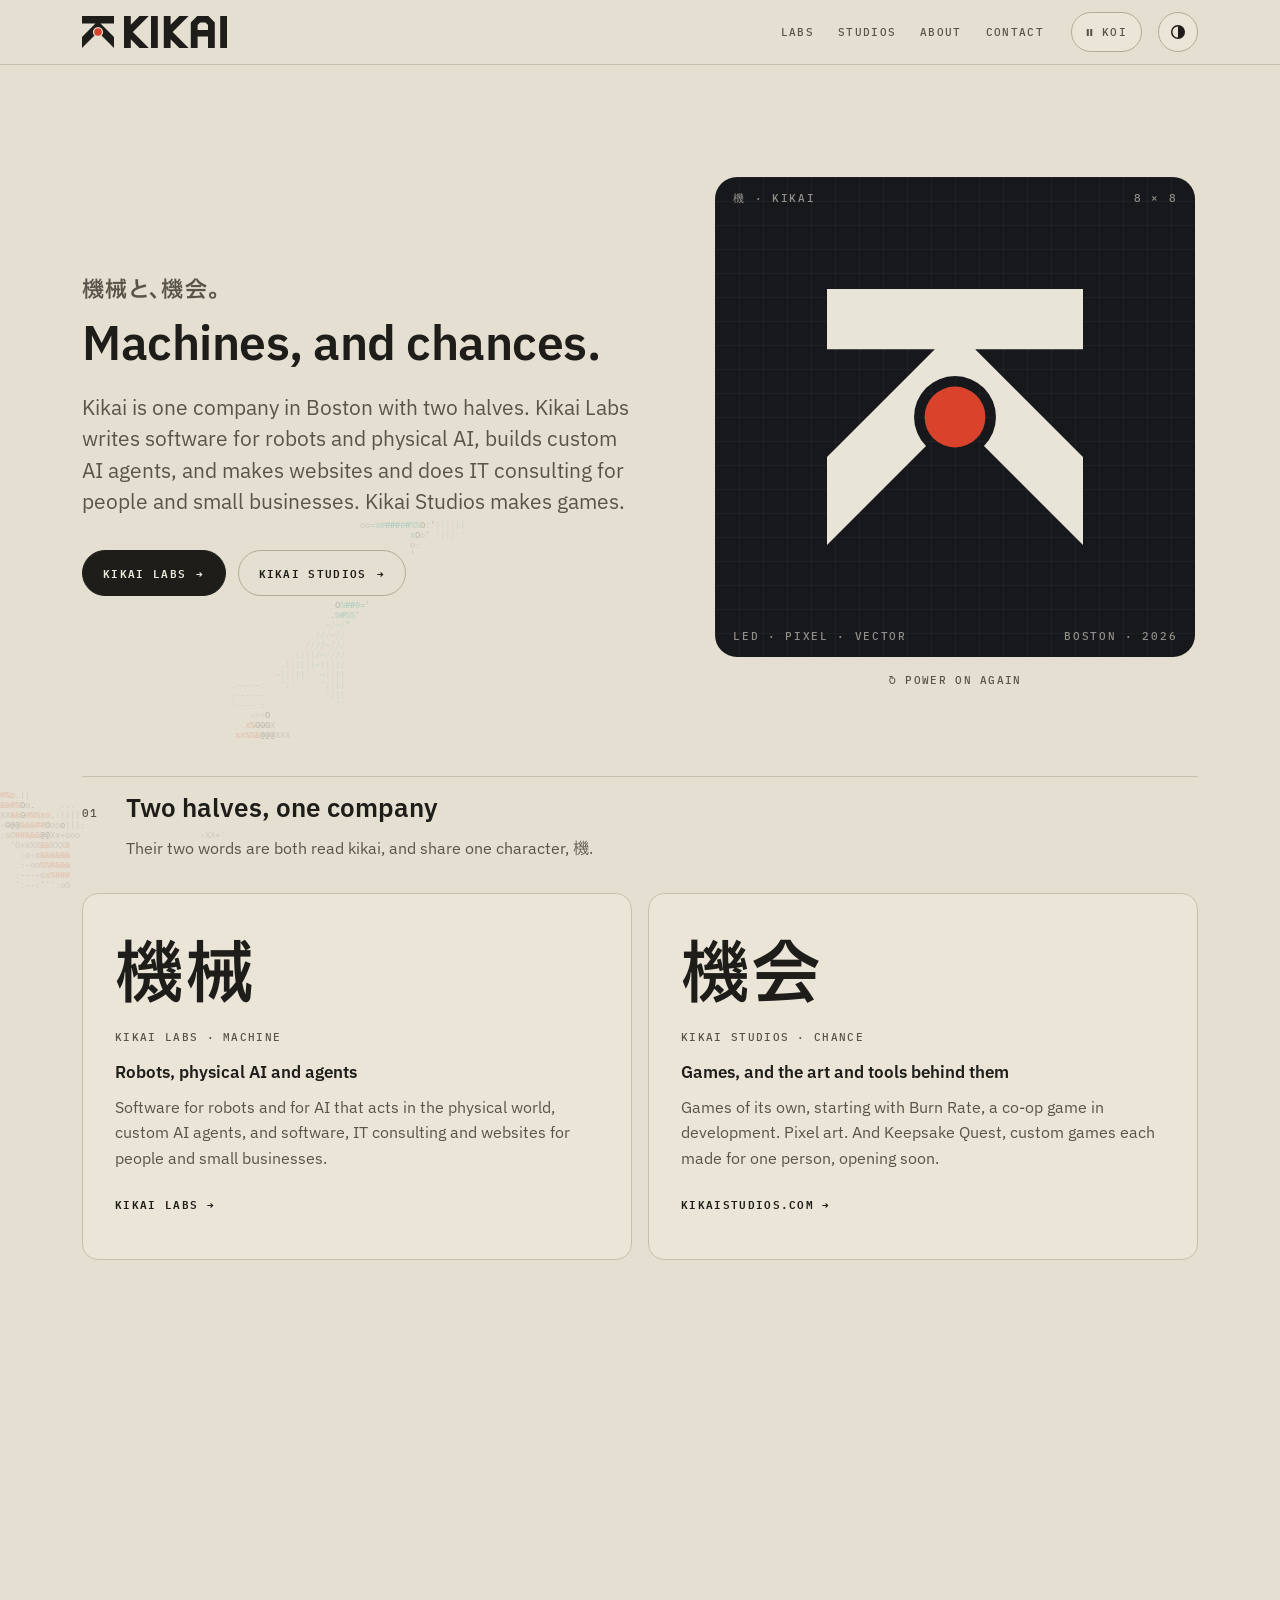
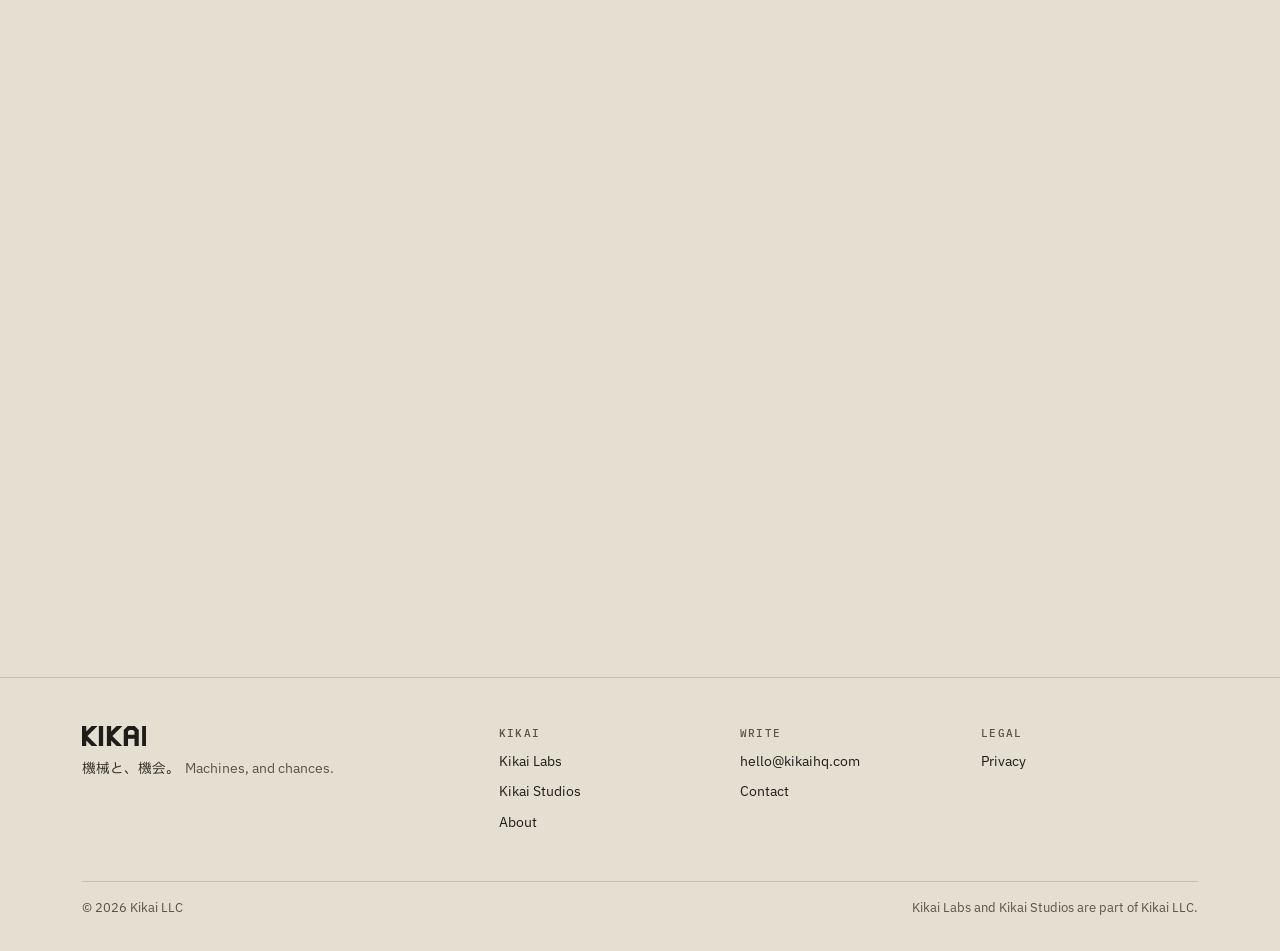
==== commit 7cd3e516: "Publish kikaihq.com, 2026-11-22 03:13" ====
--- a/index.html
+++ b/index.html
@@ -11,12 +11,14 @@
 <link rel="canonical" href="https://kikaihq.com/">
 <meta property="og:url" content="https://kikaihq.com/">
 <meta property="og:type" content="website">
+<meta property="og:locale" content="en_US">
 <meta property="og:site_name" content="Kikai">
 <meta property="og:title" content="Kikai · Machines, and chances">
 <meta property="og:description" content="Kikai is one company in Boston with two halves. Kikai Labs works on robots, physical AI, AI agents and software. Kikai Studios makes games.">
 <meta property="og:image" content="https://kikaihq.com/assets/marks/og-kikaihq.com.png">
 <meta property="og:image:width" content="1200">
 <meta property="og:image:height" content="630">
+<meta property="og:image:type" content="image/png">
 <meta property="og:image:alt" content="The Kikai mark, a K turned a quarter with a red core, beside the words: Machines, and chances.">
 <meta name="twitter:card" content="summary_large_image">
 <meta name="twitter:title" content="Kikai · Machines, and chances">
@@ -35,19 +37,34 @@
 <link rel="stylesheet" href="/assets/base.css">
 <script src="/assets/js/theme.js"></script>
 <script src="/assets/js/motion.js" defer></script>
+<script src="/assets/js/koi.js" defer></script>
 <link rel="stylesheet" href="/css/site.css">
+
 <script src="/assets/js/power-on.js" defer></script>
 <script type="application/ld+json">
 {
   "@context": "https://schema.org",
-  "@type": "Organization",
-  "name": "Kikai LLC",
-  "url": "https://kikaihq.com/",
-  "logo": "https://kikaihq.com/assets/marks/icon-512.png",
-  "email": "hello@kikaihq.com",
-  "foundingDate": "2026-10-14",
-  "founder": { "@type": "Person", "name": "Noah Jean-Pierre Hathout", "url": "https://noahhathout.com" },
-  "address": { "@type": "PostalAddress", "addressRegion": "MA", "addressCountry": "US" }
+  "@graph": [
+    {
+      "@type": "Organization",
+      "@id": "https://kikaihq.com/#organization",
+      "name": "Kikai LLC",
+      "url": "https://kikaihq.com/",
+      "logo": "https://kikaihq.com/assets/marks/icon-512.png",
+      "email": "hello@kikaihq.com",
+      "foundingDate": "2026-10-14",
+      "founder": { "@type": "Person", "name": "Noah Jean-Pierre Hathout", "url": "https://noahhathout.com" },
+      "address": { "@type": "PostalAddress", "addressRegion": "MA", "addressCountry": "US" }
+    },
+    {
+      "@type": "WebSite",
+      "@id": "https://kikaihq.com/#website",
+      "name": "Kikai",
+      "url": "https://kikaihq.com/",
+      "inLanguage": "en",
+      "publisher": { "@id": "https://kikaihq.com/#organization" }
+    }
+  ]
 }
 </script>
 </head>
@@ -82,7 +99,7 @@
       <span class="anno tl" aria-hidden="true">機 · Kikai</span>
       <span class="anno tr" aria-hidden="true">8 × 8</span>
       <div class="layer led" aria-hidden="true"><svg xmlns="http://www.w3.org/2000/svg" viewBox="0 0 8 8" aria-hidden="true" focusable="false"><rect x="0.12" y="2.12" width=".76" height=".76" rx=".2" fill="rgba(233,228,216,.07)"/><rect x="1.12" y="2.12" width=".76" height=".76" rx=".2" fill="rgba(233,228,216,.07)"/><rect x="2.12" y="2.12" width=".76" height=".76" rx=".2" fill="rgba(233,228,216,.07)"/><rect x="5.12" y="2.12" width=".76" height=".76" rx=".2" fill="rgba(233,228,216,.07)"/><rect x="6.12" y="2.12" width=".76" height=".76" rx=".2" fill="rgba(233,228,216,.07)"/><rect x="7.12" y="2.12" width=".76" height=".76" rx=".2" fill="rgba(233,228,216,.07)"/><rect x="0.12" y="3.12" width=".76" height=".76" rx=".2" fill="rgba(233,228,216,.07)"/><rect x="1.12" y="3.12" width=".76" height=".76" rx=".2" fill="rgba(233,228,216,.07)"/><rect x="6.12" y="3.12" width=".76" height=".76" rx=".2" fill="rgba(233,228,216,.07)"/><rect x="7.12" y="3.12" width=".76" height=".76" rx=".2" fill="rgba(233,228,216,.07)"/><rect x="0.12" y="4.12" width=".76" height=".76" rx=".2" fill="rgba(233,228,216,.07)"/><rect x="7.12" y="4.12" width=".76" height=".76" rx=".2" fill="rgba(233,228,216,.07)"/><rect x="2.12" y="5.12" width=".76" height=".76" rx=".2" fill="rgba(233,228,216,.07)"/><rect x="3.12" y="5.12" width=".76" height=".76" rx=".2" fill="rgba(233,228,216,.07)"/><rect x="4.12" y="5.12" width=".76" height=".76" rx=".2" fill="rgba(233,228,216,.07)"/><rect x="5.12" y="5.12" width=".76" height=".76" rx=".2" fill="rgba(233,228,216,.07)"/><rect x="2.12" y="6.12" width=".76" height=".76" rx=".2" fill="rgba(233,228,216,.07)"/><rect x="3.12" y="6.12" width=".76" height=".76" rx=".2" fill="rgba(233,228,216,.07)"/><rect x="4.12" y="6.12" width=".76" height=".76" rx=".2" fill="rgba(233,228,216,.07)"/><rect x="5.12" y="6.12" width=".76" height=".76" rx=".2" fill="rgba(233,228,216,.07)"/><rect x="1.12" y="7.12" width=".76" height=".76" rx=".2" fill="rgba(233,228,216,.07)"/><rect x="2.12" y="7.12" width=".76" height=".76" rx=".2" fill="rgba(233,228,216,.07)"/><rect x="3.12" y="7.12" width=".76" height=".76" rx=".2" fill="rgba(233,228,216,.07)"/><rect x="4.12" y="7.12" width=".76" height=".76" rx=".2" fill="rgba(233,228,216,.07)"/><rect x="5.12" y="7.12" width=".76" height=".76" rx=".2" fill="rgba(233,228,216,.07)"/><rect x="6.12" y="7.12" width=".76" height=".76" rx=".2" fill="rgba(233,228,216,.07)"/><rect class="mod d3" x="0.12" y="0.12" width=".76" height=".76" rx=".2" fill="#E9E4D8"/><rect class="mod d3" x="1.12" y="0.12" width=".76" height=".76" rx=".2" fill="#E9E4D8"/><rect class="mod d3" x="2.12" y="0.12" width=".76" height=".76" rx=".2" fill="#E9E4D8"/><rect class="mod d3" x="3.12" y="0.12" width=".76" height=".76" rx=".2" fill="#E9E4D8"/><rect class="mod d3" x="4.12" y="0.12" width=".76" height=".76" rx=".2" fill="#E9E4D8"/><rect class="mod d3" x="5.12" y="0.12" width=".76" height=".76" rx=".2" fill="#E9E4D8"/><rect class="mod d3" x="6.12" y="0.12" width=".76" height=".76" rx=".2" fill="#E9E4D8"/><rect class="mod d3" x="7.12" y="0.12" width=".76" height=".76" rx=".2" fill="#E9E4D8"/><rect class="mod d3" x="0.12" y="1.12" width=".76" height=".76" rx=".2" fill="#E9E4D8"/><rect class="mod d2" x="1.12" y="1.12" width=".76" height=".76" rx=".2" fill="#E9E4D8"/><rect class="mod d2" x="2.12" y="1.12" width=".76" height=".76" rx=".2" fill="#E9E4D8"/><rect class="mod d2" x="3.12" y="1.12" width=".76" height=".76" rx=".2" fill="#E9E4D8"/><rect class="mod d2" x="4.12" y="1.12" width=".76" height=".76" rx=".2" fill="#E9E4D8"/><rect class="mod d2" x="5.12" y="1.12" width=".76" height=".76" rx=".2" fill="#E9E4D8"/><rect class="mod d2" x="6.12" y="1.12" width=".76" height=".76" rx=".2" fill="#E9E4D8"/><rect class="mod d3" x="7.12" y="1.12" width=".76" height=".76" rx=".2" fill="#E9E4D8"/><rect class="mod d1" x="3.12" y="2.12" width=".76" height=".76" rx=".2" fill="#E9E4D8"/><rect class="mod d1" x="4.12" y="2.12" width=".76" height=".76" rx=".2" fill="#E9E4D8"/><rect class="mod d1" x="2.12" y="3.12" width=".76" height=".76" rx=".2" fill="#E9E4D8"/><rect class="core d0" x="3.12" y="3.12" width=".76" height=".76" rx=".2" fill="#F6A592"/><rect class="core d0" x="4.12" y="3.12" width=".76" height=".76" rx=".2" fill="#D9432C"/><rect class="mod d1" x="5.12" y="3.12" width=".76" height=".76" rx=".2" fill="#E9E4D8"/><rect class="mod d2" x="1.12" y="4.12" width=".76" height=".76" rx=".2" fill="#E9E4D8"/><rect class="mod d1" x="2.12" y="4.12" width=".76" height=".76" rx=".2" fill="#E9E4D8"/><rect class="core d0" x="3.12" y="4.12" width=".76" height=".76" rx=".2" fill="#D9432C"/><rect class="core d0" x="4.12" y="4.12" width=".76" height=".76" rx=".2" fill="#9E2F1C"/><rect class="mod d1" x="5.12" y="4.12" width=".76" height=".76" rx=".2" fill="#E9E4D8"/><rect class="mod d2" x="6.12" y="4.12" width=".76" height=".76" rx=".2" fill="#E9E4D8"/><rect class="mod d3" x="0.12" y="5.12" width=".76" height=".76" rx=".2" fill="#E9E4D8"/><rect class="mod d2" x="1.12" y="5.12" width=".76" height=".76" rx=".2" fill="#E9E4D8"/><rect class="mod d2" x="6.12" y="5.12" width=".76" height=".76" rx=".2" fill="#E9E4D8"/><rect class="mod d3" x="7.12" y="5.12" width=".76" height=".76" rx=".2" fill="#E9E4D8"/><rect class="mod d3" x="0.12" y="6.12" width=".76" height=".76" rx=".2" fill="#E9E4D8"/><rect class="mod d2" x="1.12" y="6.12" width=".76" height=".76" rx=".2" fill="#E9E4D8"/><rect class="mod d2" x="6.12" y="6.12" width=".76" height=".76" rx=".2" fill="#E9E4D8"/><rect class="mod d3" x="7.12" y="6.12" width=".76" height=".76" rx=".2" fill="#E9E4D8"/><rect class="mod d3" x="0.12" y="7.12" width=".76" height=".76" rx=".2" fill="#E9E4D8"/><rect class="mod d3" x="7.12" y="7.12" width=".76" height=".76" rx=".2" fill="#E9E4D8"/></svg></div>
-      <div class="layer px" aria-hidden="true"><svg xmlns="http://www.w3.org/2000/svg" viewBox="0 0 8 8" aria-hidden="true" focusable="false" shape-rendering="crispEdges"><path d="M0 0h1v1h-1zM1 0h1v1h-1zM2 0h1v1h-1zM3 0h1v1h-1zM4 0h1v1h-1zM5 0h1v1h-1zM6 0h1v1h-1zM7 0h1v1h-1zM0 1h1v1h-1zM1 1h1v1h-1zM2 1h1v1h-1zM3 1h1v1h-1zM4 1h1v1h-1zM5 1h1v1h-1zM6 1h1v1h-1zM7 1h1v1h-1zM3 2h1v1h-1zM4 2h1v1h-1zM2 3h1v1h-1zM5 3h1v1h-1zM1 4h1v1h-1zM2 4h1v1h-1zM5 4h1v1h-1zM6 4h1v1h-1zM0 5h1v1h-1zM1 5h1v1h-1zM6 5h1v1h-1zM7 5h1v1h-1zM0 6h1v1h-1zM1 6h1v1h-1zM6 6h1v1h-1zM7 6h1v1h-1zM0 7h1v1h-1zM7 7h1v1h-1z" fill="#E9E4D8"/><path d="M3 3h1v1h-1z" fill="#F6A592"/><path d="M4 3h1v1h-1zM3 4h1v1h-1z" fill="#D9432C"/><path d="M4 4h1v1h-1z" fill="#9E2F1C"/></svg></div>
+      <div class="layer px" aria-hidden="true"><svg xmlns="http://www.w3.org/2000/svg" viewBox="0 0 8 8" aria-hidden="true" focusable="false" shape-rendering="crispEdges"><path d="M0 0h8v2h-8zM3 2h2v1h-2zM2 3h1v1h-1zM5 3h1v1h-1zM1 4h2v1h-2zM5 4h2v1h-2zM0 5h2v2h-2zM6 5h2v2h-2zM0 7h1v1h-1zM7 7h1v1h-1z" fill="#E9E4D8"/><path d="M3 3h1v1h-1z" fill="#F6A592"/><path d="M4 3h1v1h-1zM3 4h1v1h-1z" fill="#D9432C"/><path d="M4 4h1v1h-1z" fill="#9E2F1C"/></svg></div>
       <div class="layer vec"><svg xmlns="http://www.w3.org/2000/svg" viewBox="0 0 8 8" role="img" aria-label="The Kikai mark: a K turned a quarter, standing on two legs, with a red core at its heart"><defs><mask id="kv1-i2" maskUnits="userSpaceOnUse" x="-1" y="-1" width="10" height="10"><rect x="-1" y="-1" width="10" height="10" fill="white"/><circle cx="4" cy="4" r="1.28" fill="black"/></mask></defs><g transform="rotate(90 4 4)"><path mask="url(#kv1-i2)" d="M0 0H1.88V3.37L5.25 0H8L4 4L8 8H5.25L1.88 4.63V8H0Z" fill="currentColor"/><circle class="core" cx="4" cy="4" r="0.95" fill="#D9432C"/></g></svg></div>
       <span class="anno bl" data-power-on-stage aria-hidden="true">LED · Pixel · Vector</span>
       <span class="anno br" aria-hidden="true">Boston · 2026</span>
@@ -124,7 +141,7 @@
     <figure class="board grid-bg kanji-board">
       <span class="anno tl" aria-hidden="true">機 · ki</span>
       <span class="anno tr" aria-hidden="true">15 × 15</span>
-      <svg xmlns="http://www.w3.org/2000/svg" viewBox="0 0 15 15" role="img" aria-label="The character 機, drawn on a 15 by 15 grid, with a red dot where its tree radical crosses itself" shape-rendering="crispEdges"><path d="M2 0h1v1h-1zM7 0h1v1h-1zM9 0h1v1h-1zM13 0h1v1h-1zM2 1h1v1h-1zM6 1h1v1h-1zM9 1h1v1h-1zM12 1h1v1h-1zM2 2h1v1h-1zM5 2h1v1h-1zM8 2h1v1h-1zM9 2h1v1h-1zM11 2h1v1h-1zM14 2h1v1h-1zM2 3h1v1h-1zM6 3h1v1h-1zM7 3h1v1h-1zM9 3h1v1h-1zM12 3h1v1h-1zM13 3h1v1h-1zM0 4h1v1h-1zM1 4h1v1h-1zM3 4h1v1h-1zM4 4h1v1h-1zM6 4h1v1h-1zM9 4h1v1h-1zM12 4h1v1h-1zM2 5h1v1h-1zM5 5h1v1h-1zM7 5h1v1h-1zM9 5h1v1h-1zM11 5h1v1h-1zM14 5h1v1h-1zM1 6h1v1h-1zM2 6h1v1h-1zM3 6h1v1h-1zM5 6h1v1h-1zM6 6h1v1h-1zM7 6h1v1h-1zM9 6h1v1h-1zM11 6h1v1h-1zM12 6h1v1h-1zM13 6h1v1h-1zM14 6h1v1h-1zM1 7h1v1h-1zM2 7h1v1h-1zM3 7h1v1h-1zM9 7h1v1h-1zM13 7h1v1h-1zM0 8h1v1h-1zM2 8h1v1h-1zM4 8h1v1h-1zM6 8h1v1h-1zM7 8h1v1h-1zM8 8h1v1h-1zM9 8h1v1h-1zM10 8h1v1h-1zM11 8h1v1h-1zM12 8h1v1h-1zM13 8h1v1h-1zM14 8h1v1h-1zM0 9h1v1h-1zM2 9h1v1h-1zM6 9h1v1h-1zM10 9h1v1h-1zM0 10h1v1h-1zM2 10h1v1h-1zM6 10h1v1h-1zM10 10h1v1h-1zM13 10h1v1h-1zM2 11h1v1h-1zM6 11h1v1h-1zM7 11h1v1h-1zM10 11h1v1h-1zM12 11h1v1h-1zM2 12h1v1h-1zM5 12h1v1h-1zM8 12h1v1h-1zM11 12h1v1h-1zM14 12h1v1h-1zM2 13h1v1h-1zM5 13h1v1h-1zM10 13h1v1h-1zM12 13h1v1h-1zM14 13h1v1h-1zM2 14h1v1h-1zM4 14h1v1h-1zM8 14h1v1h-1zM9 14h1v1h-1zM13 14h1v1h-1zM14 14h1v1h-1z" fill="currentColor"/><path d="M2 4h1v1h-1z" fill="#D9432C"/></svg>
+      <svg xmlns="http://www.w3.org/2000/svg" viewBox="0 0 15 15" role="img" aria-label="The character 機, drawn on a 15 by 15 grid, with a red dot where its tree radical crosses itself" shape-rendering="crispEdges"><path d="M2 0h1v4h-1zM7 0h1v1h-1zM9 0h1v2h-1zM13 0h1v1h-1zM6 1h1v1h-1zM12 1h1v1h-1zM5 2h1v1h-1zM8 2h2v1h-2zM11 2h1v1h-1zM14 2h1v1h-1zM6 3h2v1h-2zM9 3h1v5h-1zM12 3h2v1h-2zM0 4h2v1h-2zM3 4h2v1h-2zM6 4h1v1h-1zM12 4h1v1h-1zM2 5h1v1h-1zM5 5h1v1h-1zM7 5h1v1h-1zM11 5h1v1h-1zM14 5h1v1h-1zM1 6h3v2h-3zM5 6h3v1h-3zM11 6h4v1h-4zM13 7h1v1h-1zM0 8h1v3h-1zM2 8h1v7h-1zM4 8h1v1h-1zM6 8h9v1h-9zM6 9h1v2h-1zM10 9h1v3h-1zM13 10h1v1h-1zM6 11h2v1h-2zM12 11h1v1h-1zM5 12h1v2h-1zM8 12h1v1h-1zM11 12h1v1h-1zM14 12h1v2h-1zM10 13h1v1h-1zM12 13h1v1h-1zM4 14h1v1h-1zM8 14h2v1h-2zM13 14h2v1h-2z" fill="currentColor"/><path d="M2 4h1v1h-1z" fill="#D9432C"/></svg>
     </figure>
     <dl class="words">
       <div><dt lang="ja">機</dt><dd><b>ki</b><span>The character both words share. It once named the trigger of a crossbow.</span></dd></div>
--- a/assets/tokens.css
+++ b/assets/tokens.css
@@ -20,6 +20,8 @@
   --grid:rgba(233,228,216,.045);
   --scrim:rgba(17,19,23,.88);
   --lift:rgba(0,0,0,.55);
+  --pond-tone:.78;
+  --koi-u:#2AB7AB; --koi-o:#E8843E; --koi-g:#D8AA4C; --koi-k:#A68262;
   color-scheme:dark;
   --f-sans:"IBM Plex Sans","IBM Plex Sans JP","Segoe UI",system-ui,sans-serif;
   --f-mono:"IBM Plex Mono",ui-monospace,"Cascadia Mono",Consolas,monospace;
@@ -53,6 +55,7 @@
     --notice-fg:#6E4C06; --notice-bg:#E9DFC2;
     --btn-bg:#1E1D1A; --btn-fg:#EEEADD;
     --ring:transparent; --grid:rgba(23,24,28,.055); --scrim:rgba(228,223,208,.9); --lift:rgba(58,48,28,.22);
+    --pond-tone:.7; --koi-u:#12968E; --koi-o:#BF621F; --koi-g:#96741A; --koi-k:#7A5A3C;
     color-scheme:light;
   }
 }
@@ -62,5 +65,6 @@
   --notice-fg:#6E4C06; --notice-bg:#E9DFC2;
   --btn-bg:#1E1D1A; --btn-fg:#EEEADD;
   --ring:transparent; --grid:rgba(23,24,28,.055); --scrim:rgba(228,223,208,.9); --lift:rgba(58,48,28,.22);
+  --pond-tone:.7; --koi-u:#12968E; --koi-o:#BF621F; --koi-g:#96741A; --koi-k:#7A5A3C;
   color-scheme:light;
 }
--- a/assets/base.css
+++ b/assets/base.css
@@ -203,11 +203,11 @@
 }
 @keyframes head-lift{to{box-shadow:0 14px 34px -22px var(--lift)}}
 @media (prefers-reduced-motion:no-preference){
-  :is(.hero-copy,.page-hero>div:first-child,.studio-copy,.kq-copy,.game-copy,.hold-copy,.page-top,.legal,.lost)>*{animation:rise .8s var(--ease) both}
-  :is(.hero-copy,.page-hero>div:first-child,.studio-copy,.kq-copy,.game-copy,.hold-copy,.page-top,.legal,.lost)>:nth-child(2){animation-delay:70ms}
-  :is(.hero-copy,.page-hero>div:first-child,.studio-copy,.kq-copy,.game-copy,.hold-copy,.page-top,.legal,.lost)>:nth-child(3){animation-delay:140ms}
-  :is(.hero-copy,.page-hero>div:first-child,.studio-copy,.kq-copy,.game-copy,.hold-copy,.page-top,.legal,.lost)>:nth-child(4){animation-delay:210ms}
-  :is(.hero-copy,.page-hero>div:first-child,.studio-copy,.kq-copy,.game-copy,.hold-copy,.page-top,.legal,.lost)>:nth-child(n+5){animation-delay:280ms}
+  :is(.hero-copy,.page-hero>div:first-child,.studio-copy,.kq-copy,.game-copy,.hold-copy,.page-top,.legal,.lost:not(.lost-hq),.lost-copy)>*{animation:rise .8s var(--ease) both}
+  :is(.hero-copy,.page-hero>div:first-child,.studio-copy,.kq-copy,.game-copy,.hold-copy,.page-top,.legal,.lost:not(.lost-hq),.lost-copy)>:nth-child(2){animation-delay:70ms}
+  :is(.hero-copy,.page-hero>div:first-child,.studio-copy,.kq-copy,.game-copy,.hold-copy,.page-top,.legal,.lost:not(.lost-hq),.lost-copy)>:nth-child(3){animation-delay:140ms}
+  :is(.hero-copy,.page-hero>div:first-child,.studio-copy,.kq-copy,.game-copy,.hold-copy,.page-top,.legal,.lost:not(.lost-hq),.lost-copy)>:nth-child(4){animation-delay:210ms}
+  :is(.hero-copy,.page-hero>div:first-child,.studio-copy,.kq-copy,.game-copy,.hold-copy,.page-top,.legal,.lost:not(.lost-hq),.lost-copy)>:nth-child(n+5){animation-delay:280ms}
 }
 @keyframes rise{from{opacity:0;translate:0 14px}}
 @keyframes rise-art{from{opacity:0;translate:0 18px;scale:.985}}
@@ -236,12 +236,38 @@
 .card-link:hover,a.card:hover{transform:translateY(-2px)}
 .foot-nav a{background:linear-gradient(currentColor,currentColor) 0 100%/0 1px no-repeat;transition:background-size .35s var(--ease)}
 .foot-nav a:hover{text-decoration:none;background-size:100% 1px}
+.pond{position:fixed;left:0;top:0;z-index:-1;display:block;width:100%;height:100vh;height:100lvh;pointer-events:none;
+  opacity:0;transition:opacity 1.4s var(--ease);--pond-a:var(--fg);--pond-b:var(--gun);--pond-r:var(--red);--pond-f:var(--muted);
+  --pond-u:var(--koi-u);--pond-o:var(--koi-o);--pond-g:var(--koi-g);--pond-k:var(--koi-k);
+  --pond-kinds:"kohaku ogon sanke showa yamabuki chagoi tancho"}
+.pond.on{opacity:1}
+.pond.now{transition:none}
+.pond-btn{display:inline-flex;align-items:center;gap:7px;flex:none;height:40px;padding:0 14px 0 12px;cursor:pointer;appearance:none;
+  font:500 var(--t-label)/1 var(--f-mono);letter-spacing:.12em;text-transform:uppercase;color:var(--muted);
+  background:var(--surface);border:1px solid var(--line-2);border-radius:var(--r-pill);
+  transition:color .2s var(--ease),border-color .2s var(--ease),background-color .2s var(--ease)}
+.pond-btn:hover{color:var(--fg);border-color:var(--fg)}
+.pond-btn svg{width:11px;height:11px;fill:currentColor}
+.pond-btn .i-play,.pond-btn[aria-pressed="true"] .i-pause{display:none}
+.pond-btn[aria-pressed="true"] .i-play{display:inline}
+.pond-btn[aria-pressed="true"]{color:var(--fg)}
+@media (prefers-reduced-motion:no-preference){.pond-btn.pulse{animation:pond-ring .7s var(--ease)}}
+@keyframes pond-ring{from{box-shadow:0 0 0 0 color-mix(in srgb,var(--fg) 40%,transparent)}to{box-shadow:0 0 0 12px color-mix(in srgb,var(--fg) 0%,transparent)}}
+.pond-btn-free{position:fixed;right:var(--gutter);bottom:var(--gutter);z-index:30}
+@media (max-width:680px){.pond-btn{margin-left:auto}.pond-btn+.theme-btn{margin-left:0}}
+@media print{
+  .pond,.pond-btn,.theme-btn,.site-nav,.skip,.replay,.kun-pause,.seg{display:none!important}
+  .site-head{position:static;border:0;-webkit-backdrop-filter:none;backdrop-filter:none}
+  .section{break-inside:avoid-page}
+  main a[href^="http"]::after{content:" (" attr(href) ")";font-size:.85em;color:var(--muted)}
+}
 @media (forced-colors:active){
   .site-nav a[aria-current]{outline:1px solid CanvasText;outline-offset:-1px}
   .seg button[aria-pressed="true"],.kun-pause[aria-pressed="true"]{forced-color-adjust:none;background:Highlight;color:HighlightText}
   .seg,.board,.status{border:1px solid CanvasText}
   .kun-pause{border:1px solid ButtonText}
   .board.panel,.kit-art{forced-color-adjust:none}
+  .pond,.pond-btn{display:none}
 }
 @media (prefers-reduced-motion:reduce){
   *,*::before,*::after{animation:none!important;transition:none!important;scroll-behavior:auto!important}
--- a/css/site.css
+++ b/css/site.css
@@ -89,6 +89,12 @@
 .lost h1{margin-top:var(--s3)}
 .lost .lede{margin-top:var(--s4)}
 .lost .btns{margin-top:var(--s6)}
+.lost-hq{display:grid;gap:var(--s7);align-items:center;padding-top:var(--s8)}
+.lost-board{aspect-ratio:1/1;display:grid;place-items:center;width:100%;max-width:320px;justify-self:center;margin:0}
+.lost-board svg{width:192px;height:192px}
+.lost-board .mod{opacity:.26}
+@media (min-width:920px){.lost-hq{grid-template-columns:minmax(0,1.2fr) minmax(0,1fr);gap:var(--s8);padding-top:var(--s9)}.lost-board{max-width:400px;justify-self:end}.lost-board svg{width:256px;height:256px}}
+@media (prefers-reduced-motion:no-preference){.lost-hq>.lost-board{animation:rise-art 1s var(--ease) .16s both}}
 .plate{transition:transform .6s var(--ease)}
 .plate.tilting{transform:perspective(900px) rotateX(var(--rx,0deg)) rotateY(var(--ry,0deg));transition:transform .12s linear}
 .plate::before,.plate::after{content:"";position:absolute;inset:0;border-radius:inherit;pointer-events:none}
@@ -104,3 +110,7 @@
 .brand .lockup .core{transition:fill .2s var(--ease)}
 .brand:hover .lockup .core,.brand:focus-visible .lockup .core{fill:var(--red-on-ink)}
 @media (prefers-reduced-motion:no-preference){.brand:hover .lockup .core,.brand:focus-visible .lockup .core{animation:coreOn .45s steps(3,end) both}}
+:root{--hq-pond:.3}
+@media (prefers-color-scheme:light){:root:not([data-theme="dark"]){--hq-pond:.25}}
+:root[data-theme="light"]{--hq-pond:.25}
+.pond{--pond-tone:var(--hq-pond);--pond-near:0;--pond-under:0;--pond-kinds:"asagi kohaku sanke ogon showa yamabuki shusui chagoi"}
